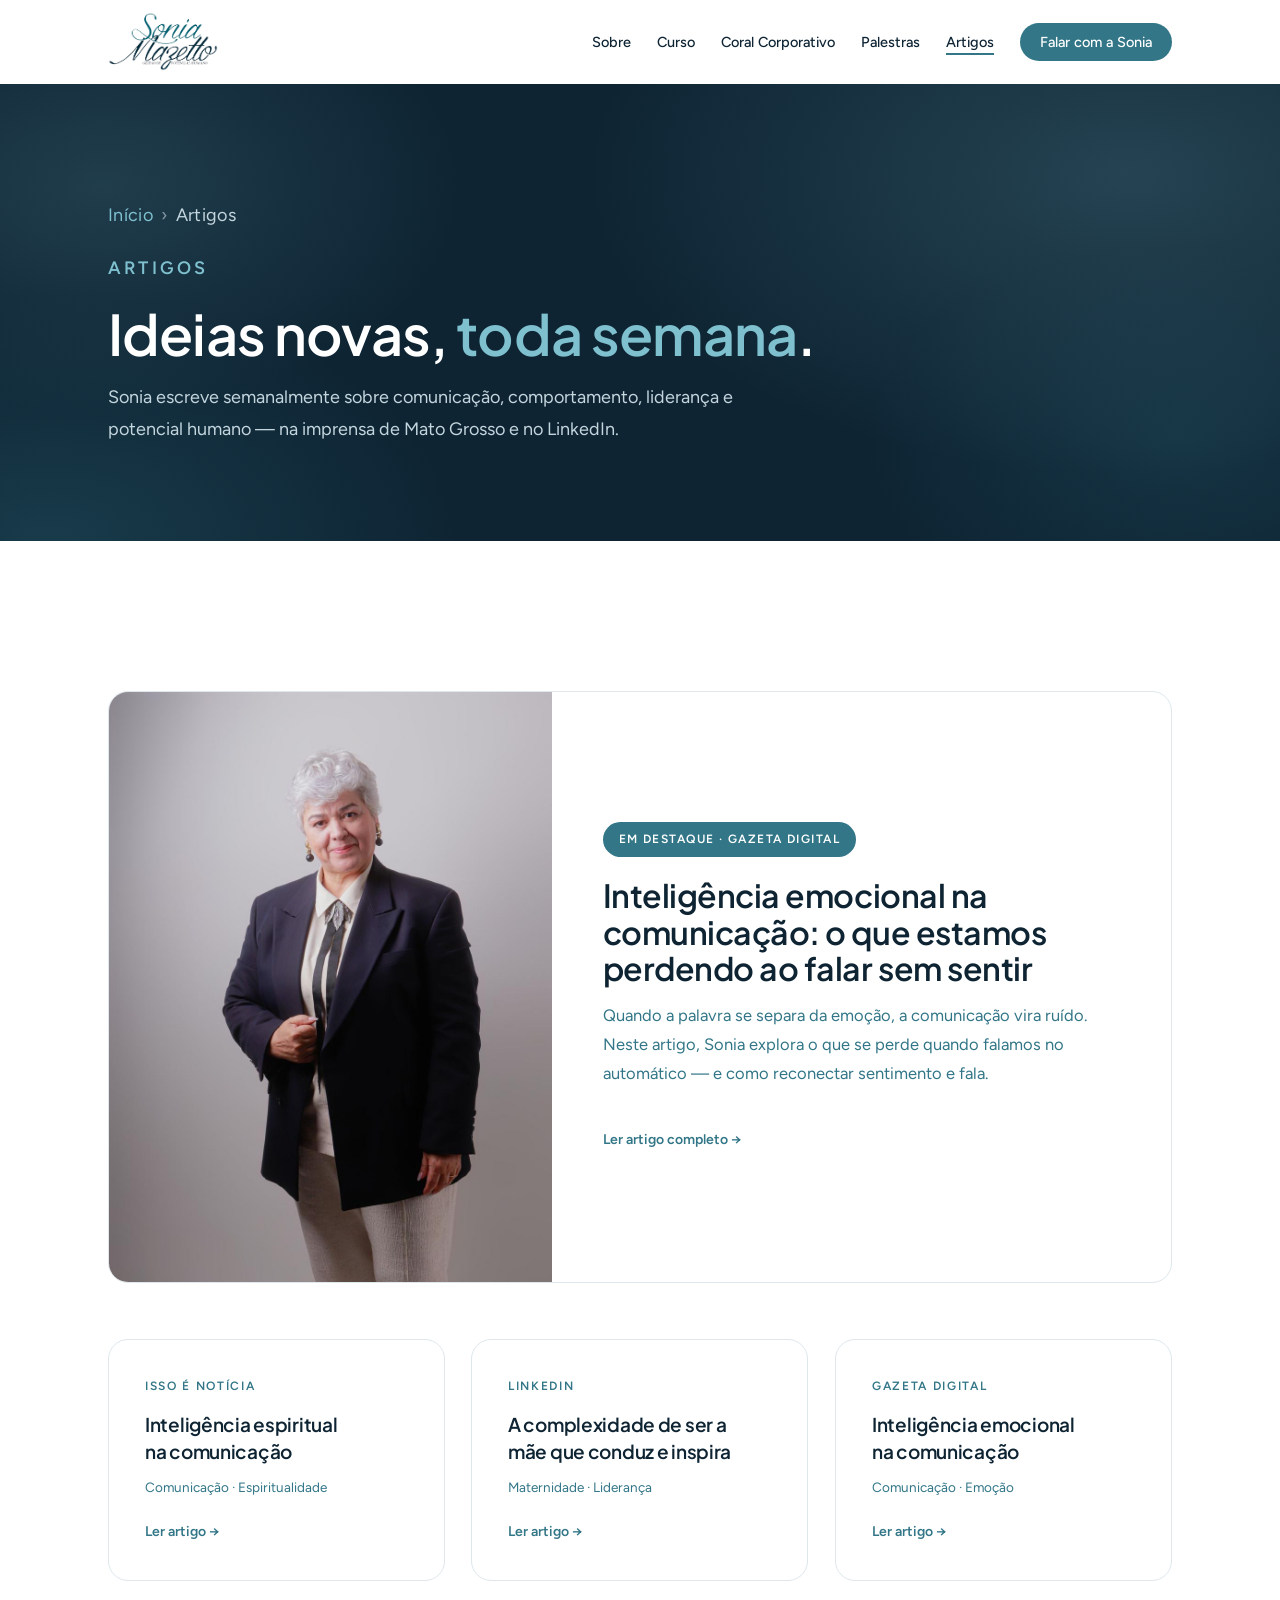
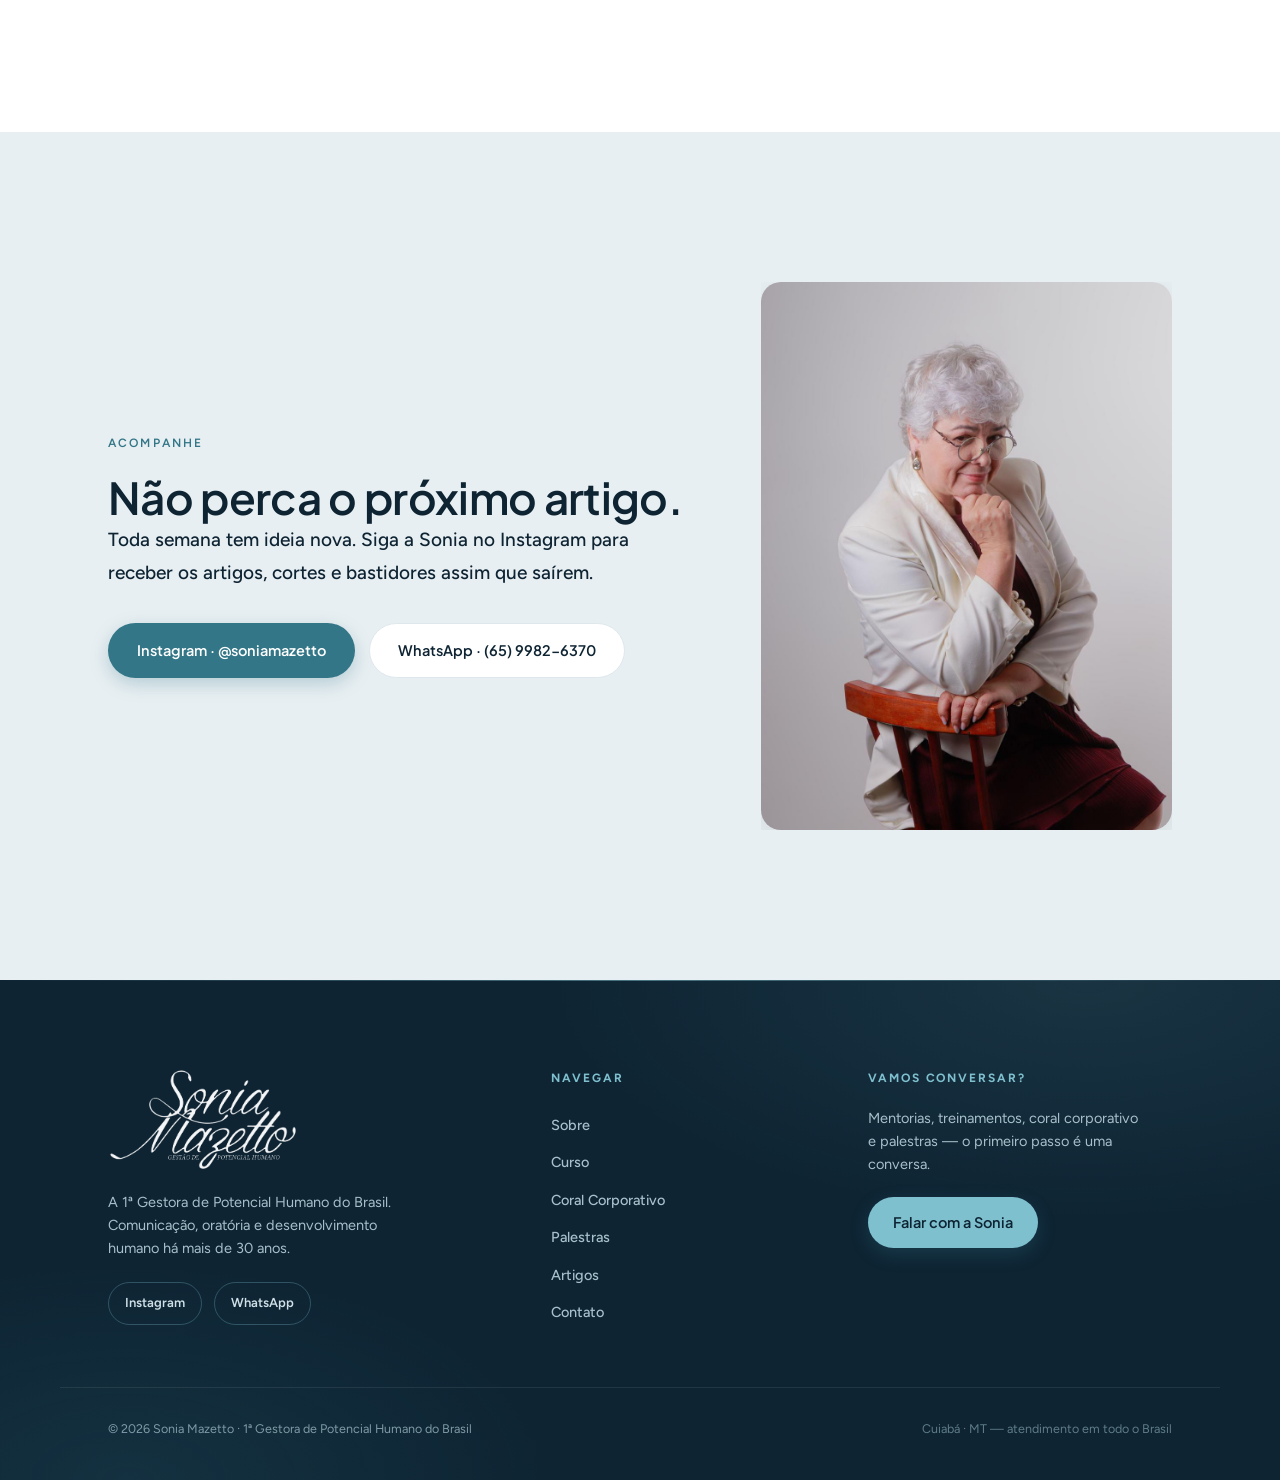
==== artigos.html @ 1c95ef89 "Rodapé rico e mais animações de scroll - Rodapé redesenhado: 3 colunas (marca+tagline+redes, navegaç" ====
<!DOCTYPE html>
<html lang="pt-BR">
<head>
  <meta charset="UTF-8">
  <meta name="viewport" content="width=device-width, initial-scale=1.0">
  <title>Artigos — Sonia Mazetto</title>
  <meta name="description" content="Artigos semanais de Sonia Mazetto sobre comunicação, comportamento, liderança e potencial humano, publicados na imprensa e no LinkedIn.">
  <meta name="author" content="Sonia Mazetto">
  <meta name="theme-color" content="#ffffff">
  <link rel="canonical" href="https://www.soniamazetto.com.br/artigos.html">

  <meta property="og:type" content="website">
  <meta property="og:title" content="Artigos — Sonia Mazetto">
  <meta property="og:description" content="Ideias novas toda semana: comunicação, comportamento, liderança e potencial humano.">
  <meta property="og:image" content="assets/sonia-navy.jpg">
  <meta property="og:locale" content="pt_BR">

  <link rel="icon" type="image/svg+xml" href="assets/favicon.svg">

  <link rel="preconnect" href="https://fonts.googleapis.com">
  <link rel="preconnect" href="https://fonts.gstatic.com" crossorigin>
  <link href="https://fonts.googleapis.com/css2?family=Plus+Jakarta+Sans:wght@500;600;700&family=Figtree:wght@400;500;600&display=swap" rel="stylesheet">

  <link rel="stylesheet" href="css/styles.css">

  <script type="application/ld+json">
  {
    "@context": "https://schema.org",
    "@type": "CollectionPage",
    "name": "Artigos de Sonia Mazetto",
    "description": "Artigos semanais sobre comunicação, comportamento, liderança e potencial humano.",
    "author": {
      "@type": "Person",
      "name": "Sonia Mazetto",
      "jobTitle": "Gestora de Potencial Humano"
    }
  }
  </script>
</head>
<body>

  <header class="site-header" id="topo">
    <div class="header-inner">
      <a href="index.html" class="brand" aria-label="Sonia Mazetto — início">
        <img src="assets/logo.png" alt="Sonia Mazetto — Gestão de Potencial Humano" width="147" height="80">
      </a>
      <nav class="site-nav" aria-label="Navegação principal">
        <button class="nav-toggle" aria-expanded="false" aria-controls="menu" aria-label="Abrir menu">
          <span></span><span></span><span></span>
        </button>
        <ul id="menu">
          <li><a href="sobre.html">Sobre</a></li>
          <li><a href="curso.html">Curso</a></li>
          <li><a href="coral.html">Coral Corporativo</a></li>
          <li><a href="palestras.html">Palestras</a></li>
          <li><a href="artigos.html" aria-current="page">Artigos</a></li>
          <li><a href="contato.html" class="nav-cta">Falar com a Sonia</a></li>
        </ul>
      </nav>
    </div>
  </header>

  <main>

    <section class="page-hero">
      <div class="container">
        <p class="breadcrumb"><a href="index.html">Início</a><span>›</span>Artigos</p>
        <p class="eyebrow">Artigos</p>
        <h1>Ideias novas, <span class="grifo">toda semana</span>.</h1>
        <p>Sonia escreve semanalmente sobre comunicação, comportamento, liderança e potencial humano — na imprensa de Mato Grosso e no LinkedIn.</p>
      </div>
    </section>

    <section class="section" id="lista-artigos">
      <div class="container">

        <!-- Artigo em destaque -->
        <a class="featured-article" href="https://www.gazetadigital.com.br/colunas-e-opiniao/colunas-e-artigos/inteligencia-emocional-na-comunicacao-o-que-estamos-perdendo-ao-falar-sem-sentir/847538" target="_blank" rel="noopener">
          <img src="assets/sonia-navy.jpg" alt="Sonia Mazetto de blazer azul-marinho" width="960" height="1280" loading="eager">
          <div class="featured-body">
            <p class="featured-badge">Em destaque · Gazeta Digital</p>
            <h2>Inteligência emocional na comunicação: o que estamos perdendo ao falar sem sentir</h2>
            <p>Quando a palavra se separa da emoção, a comunicação vira ruído. Neste artigo, Sonia explora o que se perde quando falamos no automático — e como reconectar sentimento e fala.</p>
            <span class="card-more">Ler artigo completo →</span>
          </div>
        </a>

        <!--
          =====================================================
          COMO ADICIONAR UM NOVO ARTIGO (toda semana):
          copie um bloco <a class="article-card"> ... </a> abaixo,
          cole no INÍCIO da grade e ajuste:
          - href (link do artigo)
          - fonte no <p class="article-source">
          - título dentro do <h3>
          - temas no <p class="article-meta">
          Para trocar o destaque, edite o bloco
          <a class="featured-article"> acima.
          =====================================================
        -->
        <div class="article-grid">
          <a class="article-card" href="https://issoenoticia.com.br/inteligencia-espiritual-na-comunicacao/" target="_blank" rel="noopener">
            <p class="article-source">Isso É Notícia</p>
            <h3>Inteligência espiritual na comunicação</h3>
            <p class="article-meta">Comunicação · Espiritualidade</p>
            <span class="card-more">Ler artigo →</span>
          </a>
          <a class="article-card" href="https://pt.linkedin.com/pulse/complexidade-de-ser-m%C3%A3e-que-conduz-e-inspira-sonia-mazetto" target="_blank" rel="noopener">
            <p class="article-source">LinkedIn</p>
            <h3>A complexidade de ser a mãe que conduz e inspira</h3>
            <p class="article-meta">Maternidade · Liderança</p>
            <span class="card-more">Ler artigo →</span>
          </a>
          <a class="article-card" href="https://www.gazetadigital.com.br/colunas-e-opiniao/colunas-e-artigos/inteligencia-emocional-na-comunicacao-o-que-estamos-perdendo-ao-falar-sem-sentir/847538" target="_blank" rel="noopener">
            <p class="article-source">Gazeta Digital</p>
            <h3>Inteligência emocional na comunicação</h3>
            <p class="article-meta">Comunicação · Emoção</p>
            <span class="card-more">Ler artigo →</span>
          </a>
        </div>
      </div>
    </section>

    <section class="section section-contact" id="contato">
      <div class="container contact-grid">
        <div class="contact-copy">
          <p class="eyebrow">Acompanhe</p>
          <h2>Não perca o próximo artigo.</h2>
          <p class="lede">Toda semana tem ideia nova. Siga a Sonia no Instagram para receber os artigos, cortes e bastidores assim que saírem.</p>
          <div class="contact-actions">
            <a class="btn btn-primary" href="https://www.instagram.com/soniamazetto" target="_blank" rel="noopener">Instagram · @soniamazetto</a>
            <a class="btn btn-ghost" href="https://wa.me/556599826370" target="_blank" rel="noopener">WhatsApp · (65) 9982-6370</a>
          </div>
        </div>
        <figure class="contact-photo">
          <img src="assets/sonia-mentoria.jpg" alt="Sonia Mazetto com óculos, em pose pensativa" width="960" height="1280" loading="lazy">
        </figure>
      </div>
    </section>

  </main>

  <footer class="site-footer">
    <div class="container footer-grid">
      <div class="footer-brand reveal">
        <img src="assets/logo-light.png" alt="Sonia Mazetto — Gestão de Potencial Humano" width="190" height="103" loading="lazy">
        <p class="footer-tagline">A 1ª Gestora de Potencial Humano do Brasil. Comunicação, oratória e desenvolvimento humano há mais de 30 anos.</p>
        <div class="footer-social">
          <a href="https://www.instagram.com/soniamazetto" target="_blank" rel="noopener">Instagram</a>
          <a href="https://wa.me/556599826370" target="_blank" rel="noopener">WhatsApp</a>
        </div>
      </div>
      <nav class="footer-nav reveal" aria-label="Navegação do rodapé">
        <p class="footer-col-title">Navegar</p>
        <a href="sobre.html">Sobre</a>
        <a href="curso.html">Curso</a>
        <a href="coral.html">Coral Corporativo</a>
        <a href="palestras.html">Palestras</a>
        <a href="artigos.html">Artigos</a>
        <a href="contato.html">Contato</a>
      </nav>
      <div class="footer-cta reveal">
        <p class="footer-col-title">Vamos conversar?</p>
        <p>Mentorias, treinamentos, coral corporativo e palestras — o primeiro passo é uma conversa.</p>
        <a class="btn btn-primary" href="contato.html">Falar com a Sonia</a>
      </div>
    </div>
    <div class="container footer-bottom">
      <p class="footer-legal">© <span id="ano">2026</span> Sonia Mazetto · 1ª Gestora de Potencial Humano do Brasil</p>
      <p class="footer-made">Cuiabá · MT — atendimento em todo o Brasil</p>
    </div>
  </footer>

  <script src="js/main.js" defer></script>
</body>
</html>
---- css/styles.css ----
/* =========================================================
   Sonia Mazetto — 1ª Gestora de Potencial Humano do Brasil
   Paleta "Essência" — azul-noite & céu.
   Heros escuros em azul-tinta profundo, azul-céu como luz;
   conteúdo em fundos claros e arejados.
   ========================================================= */

:root {
  /* Cor */
  --ink: #0e2433;         /* azul-noite — títulos, hero, rodapé */
  --text: #4f6570;        /* corpo de texto */
  --teal: #327687;        /* petróleo — cor da marca, links, CTAs */
  --sky: #7fc0cf;         /* azul-céu — luz e acentos sobre o escuro */
  --teal-soft: #e8eff2;   /* névoa — lavagem fria para fundos suaves */
  --gold: #327687;        /* acento (kickers) — mantém o petróleo da paleta */
  --bg: #ffffff;
  --bg-soft: #f7f9fa;     /* seções alternadas */
  --line: #dde7ec;        /* fios e bordas */
  --shadow: 0 12px 34px rgba(14, 36, 51, 0.1);
  --shadow-dark: 0 30px 70px rgba(6, 18, 27, 0.45);

  /* Tipo */
  --font-display: "Plus Jakarta Sans", -apple-system, "Segoe UI", sans-serif;
  --font-body: "Figtree", -apple-system, "Segoe UI", sans-serif;

  /* Ritmo */
  --section-y: clamp(88px, 12vw, 150px);
  --container: 1160px;
  --gutter: clamp(20px, 5vw, 48px);
  --radius: 20px;

  --ease: cubic-bezier(0.22, 1, 0.36, 1);
}

/* ---------- Base ---------- */

*, *::before, *::after { box-sizing: border-box; }

html {
  scroll-behavior: smooth;
  scroll-padding-top: 100px;
}

body {
  margin: 0;
  font-family: var(--font-body);
  font-size: 16.5px;
  line-height: 1.75;
  color: var(--text);
  background: var(--bg);
  -webkit-font-smoothing: antialiased;
  text-rendering: optimizeLegibility;
}

::selection { background: var(--teal); color: #fff; }

img { max-width: 100%; height: auto; display: block; }

h1, h2, h3 {
  font-family: var(--font-display);
  font-weight: 600;
  color: var(--ink);
  margin: 0;
  text-wrap: balance;
  letter-spacing: -0.015em;
}

h2 { font-size: clamp(30px, 3.8vw, 44px); line-height: 1.15; }

p { margin: 0 0 1.2em; }
p:last-child { margin-bottom: 0; }

a { color: var(--teal); text-decoration: none; }

:focus-visible {
  outline: 3px solid var(--teal);
  outline-offset: 3px;
  border-radius: 6px;
}

.container {
  max-width: var(--container);
  margin-inline: auto;
  padding-inline: var(--gutter);
}

/* ---------- Texto utilitário ---------- */

.eyebrow {
  font-size: 12px;
  font-weight: 600;
  letter-spacing: 0.18em;
  text-transform: uppercase;
  color: var(--teal);
  margin: 0 0 18px;
}

.lede { font-size: 19px; color: var(--ink); font-weight: 500; }

.grifo {
  color: var(--teal);
}

/* ---------- Botões ---------- */

.btn {
  display: inline-block;
  padding: 14px 28px;
  font-family: var(--font-display);
  font-size: 14.5px;
  font-weight: 600;
  border-radius: 999px;
  border: 1.5px solid transparent;
  transition: background-color 0.3s var(--ease), color 0.3s var(--ease),
              border-color 0.3s var(--ease), transform 0.3s var(--ease),
              box-shadow 0.3s var(--ease);
}

.btn:hover { transform: translateY(-2px); }

.btn-primary {
  background: var(--teal);
  color: #fff;
  box-shadow: 0 6px 18px rgba(50, 118, 135, 0.28);
}
.btn-primary:hover { background: #3a879a; }

.btn-ghost {
  border-color: var(--line);
  color: var(--ink);
  background: var(--bg);
}
.btn-ghost:hover { border-color: var(--teal); color: var(--teal); }

/* ---------- Header ---------- */

.site-header {
  position: sticky;
  top: 0;
  z-index: 100;
  background: rgba(255, 255, 255, 0.88);
  backdrop-filter: blur(14px);
  -webkit-backdrop-filter: blur(14px);
  border-bottom: 1px solid transparent;
  transition: border-color 0.4s var(--ease);
}

.site-header.is-scrolled { border-bottom-color: var(--line); }

.header-inner {
  max-width: var(--container);
  margin-inline: auto;
  padding: 12px var(--gutter);
  display: flex;
  align-items: center;
  justify-content: space-between;
}

.brand img { width: 110px; height: auto; }

.site-nav ul {
  display: flex;
  align-items: center;
  gap: 26px;
  list-style: none;
  margin: 0;
  padding: 0;
}

.site-nav a {
  font-size: 14.5px;
  font-weight: 500;
  color: var(--ink);
  transition: color 0.3s var(--ease);
}

.site-nav a:hover { color: var(--teal); }

.nav-cta {
  padding: 10px 20px;
  border-radius: 999px;
  background: var(--teal);
  color: #fff !important;
  transition: background-color 0.3s var(--ease);
}
.nav-cta:hover { background: #3a879a; }

.nav-toggle {
  display: none;
  flex-direction: column;
  gap: 5px;
  padding: 10px 4px;
  background: none;
  border: none;
  cursor: pointer;
}
.nav-toggle span {
  width: 24px;
  height: 2px;
  border-radius: 2px;
  background: var(--ink);
  transition: transform 0.35s var(--ease), opacity 0.35s var(--ease);
}
.nav-toggle[aria-expanded="true"] span:nth-child(1) { transform: translateY(7px) rotate(45deg); }
.nav-toggle[aria-expanded="true"] span:nth-child(2) { opacity: 0; }
.nav-toggle[aria-expanded="true"] span:nth-child(3) { transform: translateY(-7px) rotate(-45deg); }

/* ---------- Hero (escuro — azul-noite) ---------- */

.hero {
  position: relative;
  background:
    radial-gradient(1100px 620px at 82% 12%, rgba(127, 192, 207, 0.22), transparent 62%),
    radial-gradient(900px 520px at 6% 96%, rgba(50, 118, 135, 0.30), transparent 58%),
    linear-gradient(165deg, #12304180 0%, transparent 55%),
    var(--ink);
  color: #fff;
  overflow: hidden;
}

.hero-grid {
  display: grid;
  grid-template-columns: minmax(0, 7fr) minmax(0, 5fr);
  gap: clamp(36px, 6vw, 80px);
  align-items: center;
  padding-block: clamp(60px, 9vw, 128px);
}

.hero .eyebrow { color: var(--sky); }

.hero h1 {
  font-size: clamp(38px, 5.2vw, 62px);
  line-height: 1.08;
  margin-bottom: 24px;
  color: #fff;
}

.hero .grifo { color: var(--sky); }

.hero-lead {
  font-size: 18px;
  max-width: 52ch;
  color: #c3d5dd;
}

.hero-actions {
  display: flex;
  flex-wrap: wrap;
  gap: 14px;
  margin-top: 34px;
}

/* botões no hero escuro */
.hero .btn-primary {
  background: var(--sky);
  color: var(--ink);
  box-shadow: 0 8px 24px rgba(127, 192, 207, 0.28);
}
.hero .btn-primary:hover { background: #96ccd9; }

.hero .btn-ghost {
  background: transparent;
  border-color: rgba(255, 255, 255, 0.4);
  color: #fff;
}
.hero .btn-ghost:hover { border-color: #fff; color: #fff; }

.hero-chips {
  display: flex;
  flex-wrap: wrap;
  gap: 10px;
  list-style: none;
  margin: 40px 0 0;
  padding: 0;
}

.hero-chips li {
  font-size: 12.5px;
  font-weight: 600;
  letter-spacing: 0.05em;
  text-transform: uppercase;
  color: var(--sky);
  background: rgba(255, 255, 255, 0.04);
  border: 1px solid rgba(127, 192, 207, 0.35);
  border-radius: 999px;
  padding: 7px 16px;
}

.hero-photo {
  margin: 0;
}

.hero-photo img {
  border-radius: var(--radius);
  box-shadow: var(--shadow-dark);
}

/* ---------- Seções ---------- */

.section { padding-block: var(--section-y); }

.section-soft { background: var(--bg-soft); }

.section-head { max-width: 680px; margin-bottom: clamp(40px, 5vw, 64px); }

.section-head.wide { max-width: 780px; }

.section-head.split {
  max-width: none;
  display: flex;
  flex-wrap: wrap;
  align-items: end;
  justify-content: space-between;
  gap: 24px;
}

.section-intro { margin-top: 20px; font-size: 17px; }

/* ---------- Curso (produto principal) ---------- */

.course-card {
  display: grid;
  grid-template-columns: minmax(0, 7fr) minmax(0, 5fr);
  gap: clamp(32px, 5vw, 64px);
  align-items: center;
  background: linear-gradient(135deg, var(--teal-soft) 0%, #f2f8f9 100%);
  border: 1px solid var(--line);
  border-radius: calc(var(--radius) + 6px);
  padding: clamp(28px, 4.5vw, 64px);
}

.course-copy h2 { margin-bottom: 18px; }

.course-topics {
  list-style: none;
  margin: 28px 0 0;
  padding: 0;
  display: grid;
  grid-template-columns: repeat(2, minmax(0, 1fr));
  gap: 12px 24px;
}

.course-topics li {
  position: relative;
  padding-left: 32px;
  font-size: 15.5px;
  font-weight: 500;
  color: var(--ink);
}

.course-topics li::before {
  content: "";
  position: absolute;
  left: 0;
  top: 4px;
  width: 18px;
  height: 18px;
  border-radius: 50%;
  background: #fff;
  background-image: url("data:image/svg+xml,%3Csvg xmlns='http://www.w3.org/2000/svg' viewBox='0 0 24 24' fill='none' stroke='%23327687' stroke-width='3.4' stroke-linecap='round' stroke-linejoin='round'%3E%3Cpath d='M5 13l4 4 10-10'/%3E%3C/svg%3E");
  background-size: 11px;
  background-position: center;
  background-repeat: no-repeat;
}

.course-actions {
  display: flex;
  flex-wrap: wrap;
  align-items: center;
  gap: 18px;
  margin-top: 34px;
}

.course-note { font-size: 14px; color: var(--text); }

.course-photo { margin: 0; }

.course-photo img {
  border-radius: var(--radius);
  box-shadow: var(--shadow);
}

/* ---------- Sobre ---------- */

.about-grid {
  display: grid;
  grid-template-columns: minmax(0, 5fr) minmax(0, 7fr);
  gap: clamp(36px, 6vw, 88px);
  align-items: center;
}

.about-photo { margin: 0; }

.about-photo img {
  border-radius: var(--radius);
  box-shadow: var(--shadow);
}

.credentials {
  margin: 44px 0 0;
  border-top: 1px solid var(--line);
}

.credentials > div {
  display: grid;
  grid-template-columns: minmax(0, 1fr) minmax(0, 2.2fr);
  gap: 16px;
  padding: 15px 0;
  border-bottom: 1px solid var(--line);
}

.credentials dt {
  font-size: 12px;
  font-weight: 600;
  letter-spacing: 0.14em;
  text-transform: uppercase;
  color: var(--teal);
  padding-top: 3px;
}

.credentials dd {
  margin: 0;
  font-size: 15.5px;
  color: var(--ink);
}

/* ---------- Serviços ---------- */

.service-grid {
  display: grid;
  grid-template-columns: repeat(2, minmax(0, 1fr));
  gap: clamp(18px, 2.5vw, 26px);
}

.service-card {
  background: var(--bg);
  border: 1px solid var(--line);
  border-radius: var(--radius);
  padding: clamp(28px, 3.5vw, 42px);
  transition: transform 0.35s var(--ease), box-shadow 0.35s var(--ease),
              border-color 0.35s var(--ease);
}

.service-card:hover {
  transform: translateY(-5px);
  border-color: transparent;
  box-shadow: var(--shadow);
}

.service-kicker {
  font-size: 12px;
  font-weight: 600;
  letter-spacing: 0.16em;
  text-transform: uppercase;
  color: var(--gold);
  margin-bottom: 14px;
}

.service-card h3 {
  font-size: clamp(20px, 2.1vw, 24px);
  line-height: 1.3;
  margin-bottom: 12px;
}

.service-card p:last-of-type { font-size: 15.5px; }

.card-link { font-weight: 600; white-space: nowrap; }

/* ---------- Coral corporativo ---------- */

.coral-grid {
  display: grid;
  grid-template-columns: repeat(2, minmax(0, 1fr));
  gap: clamp(28px, 4vw, 56px);
}

.coral-title {
  font-size: 19px;
  margin-bottom: 18px;
}

.coral-title:not(:first-child) { margin-top: 36px; }

.check-list {
  list-style: none;
  margin: 0;
  padding: 0;
}

.check-list li {
  position: relative;
  padding: 9px 0 9px 34px;
  font-size: 15.5px;
}

.check-list li::before {
  content: "";
  position: absolute;
  left: 0;
  top: 16px;
  width: 18px;
  height: 18px;
  border-radius: 50%;
  background: var(--teal-soft);
  background-image: url("data:image/svg+xml,%3Csvg xmlns='http://www.w3.org/2000/svg' viewBox='0 0 24 24' fill='none' stroke='%23327687' stroke-width='3.4' stroke-linecap='round' stroke-linejoin='round'%3E%3Cpath d='M5 13l4 4 10-10'/%3E%3C/svg%3E");
  background-size: 11px;
  background-position: center;
  background-repeat: no-repeat;
}

.check-list strong { color: var(--ink); font-weight: 600; }

.coral-uses { font-size: 15.5px; }

.coral-note {
  margin-top: clamp(36px, 5vw, 56px);
  padding: 22px 28px;
  background: var(--bg);
  border: 1px solid var(--line);
  border-left: 3px solid var(--teal);
  border-radius: 0 14px 14px 0;
}

.coral-note p { font-size: 15px; margin: 0; }

.pull-quote {
  max-width: 800px;
  margin: clamp(44px, 6vw, 72px) auto;
  text-align: center;
}

.pull-quote p {
  font-family: var(--font-display);
  font-size: clamp(21px, 2.6vw, 28px);
  font-weight: 500;
  line-height: 1.45;
  color: var(--ink);
  margin: 0;
}

.coral-actions {
  display: flex;
  flex-wrap: wrap;
  justify-content: center;
  gap: 14px;
}

/* ---------- Palestras ---------- */

.talks-grid {
  display: grid;
  grid-template-columns: minmax(0, 6fr) minmax(0, 6fr);
  gap: clamp(36px, 5vw, 72px);
  align-items: start;
}

.talk-list {
  list-style: none;
  margin: 0;
  padding: 0;
}

.talk {
  background: var(--bg);
  border: 1px solid var(--line);
  border-radius: 16px;
  padding: 22px 26px;
  margin-bottom: 14px;
  transition: transform 0.3s var(--ease), box-shadow 0.3s var(--ease),
              border-color 0.3s var(--ease);
}

.talk:hover {
  transform: translateX(6px);
  border-color: transparent;
  box-shadow: var(--shadow);
}

.talk h3 { font-size: 19px; margin-bottom: 4px; }

.talk p { font-size: 15px; margin: 0; }

.talks-photos {
  display: grid;
  gap: 22px;
}

.talks-photos figure { margin: 0; }

.talks-photos img {
  border-radius: var(--radius);
  box-shadow: var(--shadow);
}

.talks-photos figcaption {
  margin-top: 10px;
  font-size: 13.5px;
  color: var(--text);
}

/* ---------- Projetos ---------- */

.project-grid {
  display: grid;
  grid-template-columns: repeat(3, minmax(0, 1fr));
  gap: clamp(18px, 2.5vw, 26px);
}

.project-card {
  background: var(--teal-soft);
  border-radius: var(--radius);
  padding: clamp(26px, 3vw, 38px);
}

.project-card h3 { font-size: 20px; margin-bottom: 10px; }

.project-card p { font-size: 15px; margin: 0; }

/* ---------- Na mídia ---------- */

.media-cards {
  display: grid;
  grid-template-columns: repeat(3, minmax(0, 1fr));
  gap: clamp(18px, 2.5vw, 26px);
}

.media-card {
  display: flex;
  flex-direction: column;
  background: var(--bg);
  border: 1px solid var(--line);
  border-radius: var(--radius);
  overflow: hidden;
  transition: transform 0.35s var(--ease), box-shadow 0.35s var(--ease),
              border-color 0.35s var(--ease);
}

.media-card:hover {
  transform: translateY(-5px);
  border-color: transparent;
  box-shadow: var(--shadow);
}

.media-card figure {
  position: relative;
  margin: 0;
  aspect-ratio: 4 / 3;
  overflow: hidden;
}

.media-card figure img {
  width: 100%;
  height: 100%;
  object-fit: cover;
  object-position: top;
}

.play-badge {
  position: absolute;
  left: 50%;
  top: 50%;
  transform: translate(-50%, -50%);
  width: 56px;
  height: 56px;
  display: grid;
  place-items: center;
  border-radius: 50%;
  background: rgba(255, 255, 255, 0.92);
  color: var(--teal);
  font-size: 18px;
  padding-left: 4px;
  box-shadow: 0 6px 20px rgba(22, 51, 62, 0.25);
  transition: transform 0.3s var(--ease);
}

.media-card:hover .play-badge { transform: translate(-50%, -50%) scale(1.08); }

.media-card-body {
  display: flex;
  flex-direction: column;
  flex-grow: 1;
  padding: 24px 26px 28px;
}

.media-card-kicker {
  font-size: 12px;
  font-weight: 600;
  letter-spacing: 0.14em;
  text-transform: uppercase;
  color: var(--gold);
  margin-bottom: 10px;
}

.media-card h3 {
  font-size: 19px;
  line-height: 1.35;
  flex-grow: 1;
}

.media-card-cta {
  background: var(--teal);
  border-color: var(--teal);
  justify-content: center;
}

.media-card-cta .media-card-kicker { color: rgba(255, 255, 255, 0.75); }

.media-card-cta h3 { color: #fff; margin-bottom: 22px; flex-grow: 0; }

.media-card-cta .btn-primary {
  background: #fff;
  color: var(--teal);
  box-shadow: none;
  align-self: flex-start;
}

.media-card-cta .media-card-body { justify-content: center; }

.card-more {
  margin-top: 20px;
  font-size: 14px;
  font-weight: 600;
  color: var(--teal);
}

/* ---------- Artigos ---------- */

.article-grid {
  display: grid;
  grid-template-columns: repeat(3, minmax(0, 1fr));
  gap: clamp(18px, 2.5vw, 26px);
}

.article-card {
  display: flex;
  flex-direction: column;
  background: var(--bg);
  border: 1px solid var(--line);
  border-radius: var(--radius);
  padding: clamp(26px, 3vw, 36px);
  transition: transform 0.35s var(--ease), box-shadow 0.35s var(--ease),
              border-color 0.35s var(--ease);
}

.article-card:hover {
  transform: translateY(-5px);
  border-color: transparent;
  box-shadow: var(--shadow);
}

.article-source {
  font-size: 12px;
  font-weight: 600;
  letter-spacing: 0.14em;
  text-transform: uppercase;
  color: var(--gold);
  margin-bottom: 14px;
}

.article-card h3 {
  font-size: 19px;
  line-height: 1.4;
  flex-grow: 1;
}

.article-meta {
  font-size: 13.5px;
  margin: 12px 0 0;
}

/* ---------- Contato ---------- */

.section-contact { background: var(--teal-soft); }

.contact-grid {
  display: grid;
  grid-template-columns: minmax(0, 7fr) minmax(0, 5fr);
  gap: clamp(36px, 6vw, 80px);
  align-items: center;
}

.contact-actions {
  display: flex;
  flex-wrap: wrap;
  gap: 14px;
  margin-top: 34px;
}

.contact-photo { margin: 0; }

.contact-photo img {
  border-radius: var(--radius);
  box-shadow: var(--shadow);
}

/* ---------- Rodapé ---------- */

.site-footer {
  position: relative;
  background:
    radial-gradient(900px 400px at 85% 0%, rgba(127, 192, 207, 0.10), transparent 60%),
    radial-gradient(700px 360px at 10% 100%, rgba(50, 118, 135, 0.16), transparent 60%),
    var(--ink);
  padding: clamp(56px, 7vw, 88px) 0 clamp(28px, 4vw, 40px);
  overflow: hidden;
}
.site-footer::before {
  content: "";
  position: absolute;
  top: 0; left: 0; right: 0;
  height: 1px;
  background: linear-gradient(90deg, transparent, rgba(127, 192, 207, 0.5), transparent);
}

.footer-grid {
  display: grid;
  grid-template-columns: minmax(0, 1.5fr) minmax(0, 1fr) minmax(0, 1.2fr);
  gap: clamp(32px, 5vw, 72px);
  padding-bottom: clamp(36px, 5vw, 56px);
  border-bottom: 1px solid rgba(255, 255, 255, 0.08);
}

.footer-brand img {
  width: 190px;
  opacity: 0.96;
  margin-bottom: 20px;
}
.footer-tagline {
  font-size: 14.5px;
  line-height: 1.6;
  color: #a7c0cb;
  max-width: 34ch;
  margin: 0 0 22px;
}
.footer-social { display: flex; gap: 12px; }
.footer-social a {
  display: inline-flex;
  align-items: center;
  gap: 8px;
  font-size: 13px;
  font-weight: 600;
  color: #cfe0e7;
  padding: 9px 16px;
  border: 1px solid rgba(127, 192, 207, 0.3);
  border-radius: 999px;
  transition: background-color 0.3s var(--ease), border-color 0.3s var(--ease), color 0.3s var(--ease), transform 0.3s var(--ease);
}
.footer-social a:hover {
  background: var(--sky);
  border-color: var(--sky);
  color: var(--ink);
  transform: translateY(-2px);
}

.footer-col-title {
  font-size: 12px;
  font-weight: 700;
  letter-spacing: 0.16em;
  text-transform: uppercase;
  color: var(--sky);
  margin: 0 0 18px;
}

.footer-nav { display: flex; flex-direction: column; }
.footer-nav a {
  font-size: 14.5px;
  font-weight: 500;
  color: #a7c0cb;
  padding: 6px 0;
  width: fit-content;
  transition: color 0.3s var(--ease), transform 0.3s var(--ease);
}
.footer-nav a:hover { color: #fff; transform: translateX(4px); }

.footer-cta p:not(.footer-col-title) {
  font-size: 14.5px;
  line-height: 1.6;
  color: #a7c0cb;
  margin: 0 0 20px;
  max-width: 30ch;
}
.footer-cta .btn {
  background: var(--sky);
  color: var(--ink);
  padding: 12px 24px;
}
.footer-cta .btn:hover { background: #96ccd9; }

.footer-bottom {
  display: flex;
  flex-wrap: wrap;
  align-items: center;
  justify-content: space-between;
  gap: 12px;
  padding-top: clamp(22px, 3vw, 30px);
}
.footer-legal { font-size: 12.5px; color: #7f9aa6; margin: 0; }
.footer-made { font-size: 12.5px; color: #5f7c88; margin: 0; }

/* ---------- Página de artigos ---------- */

.page-hero {
  position: relative;
  background:
    radial-gradient(900px 500px at 88% 20%, rgba(127, 192, 207, 0.20), transparent 60%),
    radial-gradient(700px 420px at 4% 100%, rgba(50, 118, 135, 0.28), transparent 58%),
    var(--ink);
  color: #fff;
  padding: clamp(64px, 9vw, 116px) 0 clamp(56px, 8vw, 96px);
  overflow: hidden;
}

.page-hero .eyebrow { color: var(--sky); }

.page-hero h1 {
  font-size: clamp(36px, 4.8vw, 56px);
  line-height: 1.1;
  margin-bottom: 18px;
  color: #fff;
}

.page-hero .grifo { color: var(--sky); }

.page-hero p {
  font-size: 18px;
  max-width: 56ch;
  color: #c3d5dd;
}

.featured-article {
  display: grid;
  grid-template-columns: minmax(0, 5fr) minmax(0, 7fr);
  border-radius: var(--radius);
  overflow: hidden;
  background: var(--bg);
  border: 1px solid var(--line);
  margin-bottom: clamp(36px, 5vw, 56px);
  transition: transform 0.35s var(--ease), box-shadow 0.35s var(--ease),
              border-color 0.35s var(--ease);
}

.featured-article:hover {
  transform: translateY(-4px);
  border-color: transparent;
  box-shadow: var(--shadow);
}

.featured-article img {
  height: 100%;
  object-fit: cover;
}

.featured-body {
  padding: clamp(28px, 4vw, 52px);
  display: flex;
  flex-direction: column;
  justify-content: center;
}

.featured-badge {
  display: inline-block;
  align-self: flex-start;
  background: var(--teal);
  color: #fff;
  font-size: 12px;
  font-weight: 600;
  letter-spacing: 0.12em;
  text-transform: uppercase;
  border-radius: 999px;
  padding: 7px 16px;
  margin: 0 0 20px;
}

.featured-body h2 {
  font-size: clamp(24px, 2.8vw, 32px);
  margin-bottom: 14px;
}

/* ---------- Sub-páginas: hero com trilha ---------- */

.breadcrumb {
  font-size: 13px;
  letter-spacing: 0.02em;
  margin: 0 0 22px;
  color: #9fb8c2;
}
.breadcrumb a { color: var(--sky); }
.breadcrumb a:hover { color: #fff; }
.breadcrumb span { opacity: 0.6; margin: 0 8px; }

.page-hero .page-hero-lead {
  margin-top: 6px;
}
.page-hero .page-hero-actions {
  display: flex;
  flex-wrap: wrap;
  gap: 14px;
  margin-top: 32px;
}
.page-hero .btn-primary {
  background: var(--sky);
  color: var(--ink);
  box-shadow: 0 8px 24px rgba(127, 192, 207, 0.28);
}
.page-hero .btn-primary:hover { background: #96ccd9; }
.page-hero .btn-ghost {
  background: transparent;
  border-color: rgba(255, 255, 255, 0.4);
  color: #fff;
}
.page-hero .btn-ghost:hover { border-color: #fff; color: #fff; }

/* ---------- Editorial (biografia) ---------- */

.editorial {
  display: grid;
  grid-template-columns: minmax(0, 6fr) minmax(0, 6fr);
  gap: clamp(36px, 6vw, 88px);
  align-items: center;
}
.editorial-photo { margin: 0; }
.editorial-photo img { border-radius: var(--radius); box-shadow: var(--shadow); }
.editorial-body .lede { margin-bottom: 20px; }
.editorial-body .dropcap::first-letter {
  font-family: var(--font-display);
  font-size: 3.4em;
  font-weight: 600;
  float: left;
  line-height: 0.82;
  padding: 6px 12px 0 0;
  color: var(--teal);
}

/* ---------- Estatísticas ---------- */

.stat-row {
  display: grid;
  grid-template-columns: repeat(4, minmax(0, 1fr));
  gap: clamp(16px, 3vw, 36px);
}
.stat {
  padding: 26px 8px;
  text-align: center;
  border-radius: 16px;
  background: var(--bg);
  border: 1px solid var(--line);
}
.stat .num {
  font-family: var(--font-display);
  font-size: clamp(32px, 4vw, 46px);
  font-weight: 700;
  line-height: 1;
  color: var(--teal);
  letter-spacing: -0.02em;
}
.stat .label {
  display: block;
  margin-top: 10px;
  font-size: 12.5px;
  font-weight: 600;
  letter-spacing: 0.06em;
  text-transform: uppercase;
  color: var(--text);
}

/* ---------- Linha do tempo ---------- */

.timeline {
  position: relative;
  margin-top: clamp(36px, 5vw, 56px);
  padding-left: 34px;
}
.timeline::before {
  content: "";
  position: absolute;
  left: 6px;
  top: 6px;
  bottom: 6px;
  width: 2px;
  background: linear-gradient(180deg, var(--sky), var(--teal-soft));
}
.tl-item {
  position: relative;
  padding-bottom: clamp(28px, 4vw, 42px);
}
.tl-item:last-child { padding-bottom: 0; }
.tl-item::before {
  content: "";
  position: absolute;
  left: -34px;
  top: 4px;
  width: 14px;
  height: 14px;
  border-radius: 50%;
  background: var(--teal);
  box-shadow: 0 0 0 4px var(--bg), 0 0 0 6px var(--teal-soft);
}
.tl-phase {
  font-size: 12px;
  font-weight: 600;
  letter-spacing: 0.16em;
  text-transform: uppercase;
  color: var(--teal);
  margin: 0 0 6px;
}
.tl-item h3 { font-size: clamp(20px, 2.3vw, 26px); margin-bottom: 8px; }
.tl-item p { font-size: 15.5px; margin: 0; max-width: 60ch; }

/* ---------- Galeria ---------- */

.gallery {
  display: flex;
  flex-wrap: wrap;
  gap: 16px;
  justify-content: center;
}
.gallery figure {
  margin: 0;
  border-radius: 14px;
  overflow: hidden;
  flex: 1 1 240px;
  max-width: 300px;
}
.gallery img {
  width: 100%;
  height: 100%;
  object-fit: cover;
  object-position: center 30%;
  aspect-ratio: 4 / 5;
  transition: transform 0.5s var(--ease);
}
.gallery figure:hover img { transform: scale(1.05); }

/* ---------- Personas / público ---------- */

.persona-grid {
  display: grid;
  grid-template-columns: repeat(3, minmax(0, 1fr));
  gap: clamp(18px, 2.5vw, 26px);
}
.persona {
  background: var(--bg);
  border: 1px solid var(--line);
  border-radius: var(--radius);
  padding: clamp(26px, 3vw, 36px);
}
.persona .persona-icon {
  width: 46px; height: 46px;
  display: grid; place-items: center;
  border-radius: 12px;
  background: var(--teal-soft);
  color: var(--teal);
  font-size: 22px;
  margin-bottom: 18px;
}
.persona h3 { font-size: 19px; margin-bottom: 8px; }
.persona p { font-size: 15px; margin: 0; }

/* ---------- Módulos / programa ---------- */

.module-list {
  counter-reset: mod;
  border-top: 1px solid var(--line);
}
.module {
  display: grid;
  grid-template-columns: auto 1fr;
  gap: 22px;
  align-items: start;
  padding: 26px 0;
  border-bottom: 1px solid var(--line);
}
.module::before {
  counter-increment: mod;
  content: counter(mod, decimal-leading-zero);
  font-family: var(--font-display);
  font-size: 20px;
  font-weight: 600;
  color: var(--sky);
}
.module h3 { font-size: 20px; margin-bottom: 6px; }
.module p { font-size: 15px; margin: 0; max-width: 62ch; }

/* ---------- Passos (como funciona) ---------- */

.steps {
  display: grid;
  grid-template-columns: repeat(3, minmax(0, 1fr));
  gap: clamp(20px, 3vw, 34px);
  counter-reset: step;
}
.step { position: relative; padding-top: 12px; }
.step::before {
  counter-increment: step;
  content: counter(step);
  display: grid; place-items: center;
  width: 42px; height: 42px;
  border-radius: 50%;
  background: var(--ink);
  color: #fff;
  font-family: var(--font-display);
  font-weight: 600;
  margin-bottom: 18px;
}
.step h3 { font-size: 19px; margin-bottom: 8px; }
.step p { font-size: 15px; margin: 0; }

/* ---------- Formatos ---------- */

.format-grid {
  display: grid;
  grid-template-columns: repeat(3, minmax(0, 1fr));
  gap: clamp(18px, 2.5vw, 26px);
}
.format-card {
  background: var(--bg);
  border: 1px solid var(--line);
  border-radius: var(--radius);
  padding: clamp(26px, 3vw, 38px);
}
.format-card .format-tag {
  font-size: 12px; font-weight: 600; letter-spacing: 0.14em;
  text-transform: uppercase; color: var(--teal); margin-bottom: 12px;
}
.format-card h3 { font-size: 21px; margin-bottom: 10px; }
.format-card p { font-size: 15px; margin: 0; }

/* ---------- FAQ ---------- */

.faq { max-width: 820px; border-top: 1px solid var(--line); }
.faq details { border-bottom: 1px solid var(--line); }
.faq summary {
  cursor: pointer;
  list-style: none;
  padding: 22px 0;
  display: flex;
  align-items: center;
  justify-content: space-between;
  gap: 20px;
  font-family: var(--font-display);
  font-size: clamp(17px, 1.9vw, 20px);
  font-weight: 600;
  color: var(--ink);
}
.faq summary::-webkit-details-marker { display: none; }
.faq summary::after {
  content: "+";
  font-family: var(--font-body);
  font-size: 24px;
  font-weight: 400;
  color: var(--teal);
  transition: transform 0.3s var(--ease);
  flex-shrink: 0;
}
.faq details[open] summary::after { content: "–"; }
.faq .faq-body { padding: 0 0 24px; font-size: 15.5px; max-width: 70ch; }

/* ---------- Faixa de CTA ---------- */

.cta-band {
  position: relative;
  overflow: hidden;
  border-radius: calc(var(--radius) + 6px);
  padding: clamp(40px, 6vw, 72px);
  text-align: center;
  background:
    radial-gradient(700px 400px at 82% 15%, rgba(127, 192, 207, 0.22), transparent 60%),
    radial-gradient(600px 360px at 8% 100%, rgba(50, 118, 135, 0.32), transparent 58%),
    var(--ink);
  color: #fff;
}
.cta-band h2 { color: #fff; margin-bottom: 14px; }
.cta-band h2 em { color: var(--sky); font-style: normal; }
.cta-band p { color: #c3d5dd; max-width: 52ch; margin: 0 auto 30px; }
.cta-band .cta-actions { justify-content: center; margin-top: 0; }
.cta-band .btn-primary {
  background: var(--sky);
  color: var(--ink);
  box-shadow: 0 8px 24px rgba(127, 192, 207, 0.28);
}
.cta-band .btn-primary:hover { background: #96ccd9; }
.cta-band .btn-ghost {
  background: transparent;
  border-color: rgba(255, 255, 255, 0.4);
  color: #fff;
}
.cta-band .btn-ghost:hover { border-color: #fff; color: #fff; }

/* ---------- Formulário de contato ---------- */

.contact-cols {
  display: grid;
  grid-template-columns: minmax(0, 7fr) minmax(0, 5fr);
  gap: clamp(36px, 5vw, 64px);
  align-items: start;
}

.contact-form {
  display: grid;
  gap: 18px;
  background: var(--bg);
  border: 1px solid var(--line);
  border-radius: var(--radius);
  padding: clamp(26px, 3.5vw, 44px);
}
.field { display: grid; gap: 7px; }
.field label {
  font-size: 13px; font-weight: 600; color: var(--ink);
  letter-spacing: 0.02em;
}
.field input, .field textarea, .field select {
  font-family: var(--font-body);
  font-size: 15.5px;
  color: var(--ink);
  padding: 13px 16px;
  border: 1.5px solid var(--line);
  border-radius: 12px;
  background: var(--bg-soft);
  transition: border-color 0.25s var(--ease), background-color 0.25s var(--ease);
}
.field input:focus, .field textarea:focus, .field select:focus {
  outline: none;
  border-color: var(--teal);
  background: #fff;
}
.field textarea { resize: vertical; min-height: 120px; }
.form-note { font-size: 13px; color: var(--text); margin: 4px 0 0; }

.contact-methods {
  display: grid;
  gap: 14px;
  margin-top: 6px;
}
.method-row {
  display: flex;
  align-items: center;
  gap: 16px;
  padding: 18px 22px;
  border: 1px solid var(--line);
  border-radius: 14px;
  background: var(--bg);
  transition: border-color 0.3s var(--ease), transform 0.3s var(--ease);
}
.method-row:hover { border-color: var(--teal); transform: translateX(4px); }
.method-row .method-icon {
  width: 44px; height: 44px; flex-shrink: 0;
  display: grid; place-items: center;
  border-radius: 12px;
  background: var(--teal-soft); color: var(--teal);
  font-size: 20px;
}
.method-row .method-label { font-size: 12px; letter-spacing: 0.12em; text-transform: uppercase; color: var(--text); }
.method-row .method-value { font-family: var(--font-display); font-size: 18px; font-weight: 600; color: var(--ink); }

/* ---------- Revelação ao rolar ---------- */

.reveal {
  opacity: 0;
  transform: translateY(30px);
  filter: blur(6px);
  transition: opacity 0.8s var(--ease), transform 0.9s var(--ease), filter 0.8s var(--ease);
  transition-delay: var(--reveal-delay, 0ms);
  will-change: opacity, transform, filter;
}
.reveal.is-visible { opacity: 1; transform: none; filter: none; }

/* ---------- Barra de progresso de scroll ---------- */
.scroll-progress {
  position: fixed;
  top: 0; left: 0;
  height: 3px;
  width: 0;
  z-index: 200;
  background: linear-gradient(90deg, var(--teal), var(--sky));
  box-shadow: 0 0 10px rgba(127, 192, 207, 0.6);
  transition: width 0.1s linear;
  pointer-events: none;
}

/* ---------- Revelação de imagens (wipe + zoom) ---------- */
.img-reveal { overflow: hidden; }
.img-reveal img {
  clip-path: inset(0 0 0 0);
  transform: scale(1);
  transition: clip-path 1.1s var(--ease), transform 1.4s var(--ease);
  transition-delay: var(--reveal-delay, 0ms);
}
.img-reveal:not(.is-visible) img {
  clip-path: inset(0 0 100% 0);
  transform: scale(1.12);
}

/* variações direcionais */
.reveal-left  { transform: translateX(-30px); }
.reveal-right { transform: translateX(30px); }
.reveal-scale { transform: scale(0.94); }
.reveal-left.is-visible,
.reveal-right.is-visible,
.reveal-scale.is-visible { transform: none; }

/* ---------- Entrada do hero (no load) ---------- */

@keyframes rise {
  from { opacity: 0; transform: translateY(26px); }
  to   { opacity: 1; transform: none; }
}
@keyframes riseImg {
  from { opacity: 0; transform: translateY(30px) scale(0.98); }
  to   { opacity: 1; transform: none; }
}
.hero-copy > * { animation: rise 0.8s var(--ease) both; }
.hero-copy > .eyebrow      { animation-delay: 0.05s; }
.hero-copy > h1            { animation-delay: 0.15s; }
.hero-copy > .hero-lead    { animation-delay: 0.28s; }
.hero-copy > .hero-actions { animation-delay: 0.40s; }
.hero-copy > .hero-chips   { animation-delay: 0.52s; }
.hero-photo { animation: riseImg 1s var(--ease) 0.3s both; }

.page-hero > .container > * { animation: rise 0.7s var(--ease) both; }
.page-hero .breadcrumb { animation-delay: 0.02s; }
.page-hero h1          { animation-delay: 0.12s; }
.page-hero .page-hero-lead,
.page-hero p           { animation-delay: 0.24s; }
.page-hero .page-hero-actions { animation-delay: 0.36s; }

/* ---------- Gradientes vivos (heros + faixas escuras) ---------- */

@keyframes drift {
  0%   { transform: translate3d(0, 0, 0) scale(1); }
  50%  { transform: translate3d(3%, -2%, 0) scale(1.08); }
  100% { transform: translate3d(0, 0, 0) scale(1); }
}
.hero::before,
.page-hero::before,
.cta-band::before,
.section-contact-dark::before {
  content: "";
  position: absolute;
  inset: -20%;
  z-index: 0;
  pointer-events: none;
  background:
    radial-gradient(600px 380px at 20% 30%, rgba(127, 192, 207, 0.16), transparent 60%),
    radial-gradient(520px 320px at 80% 70%, rgba(50, 118, 135, 0.20), transparent 60%);
  animation: drift 16s ease-in-out infinite;
}
.hero > .container,
.page-hero > .container,
.cta-band > * { position: relative; z-index: 1; }

/* ---------- Foto do hero: flutuar suave ---------- */

@keyframes float {
  0%, 100% { transform: translateY(0); }
  50%      { transform: translateY(-10px); }
}
.hero-photo img { animation: float 7s ease-in-out infinite; }
@media (hover: none) { .hero-photo img { animation: none; } }

/* ---------- Botões: brilho + elevação ---------- */

.btn { position: relative; overflow: hidden; }
.btn::after {
  content: "";
  position: absolute;
  top: 0; left: -120%;
  width: 60%; height: 100%;
  background: linear-gradient(100deg, transparent, rgba(255, 255, 255, 0.35), transparent);
  transform: skewX(-18deg);
  transition: left 0.6s var(--ease);
}
.btn:hover::after { left: 130%; }

/* ---------- Links de navegação: sublinhado animado ---------- */

.site-nav ul a:not(.nav-cta) {
  position: relative;
}
.site-nav ul a:not(.nav-cta)::after {
  content: "";
  position: absolute;
  left: 0; bottom: -4px;
  width: 100%; height: 2px;
  background: var(--teal);
  transform: scaleX(0);
  transform-origin: left;
  transition: transform 0.3s var(--ease);
}
.site-nav ul a:not(.nav-cta):hover::after,
.site-nav ul a[aria-current="page"]::after { transform: scaleX(1); }

/* ---------- Contagem / número (biografia) ---------- */
.stat .num { transition: color 0.3s var(--ease); }
.stat:hover { border-color: var(--teal); }

/* ---------- Chips: leve pulsar ao aparecer ---------- */
.hero-chips li { transition: transform 0.3s var(--ease), border-color 0.3s var(--ease); }
.hero-chips li:hover { transform: translateY(-3px); border-color: var(--sky); }

/* ---------- Responsivo ---------- */

@media (max-width: 960px) {
  .hero-grid,
  .about-grid,
  .talks-grid,
  .coral-grid,
  .contact-grid,
  .course-card,
  .editorial,
  .contact-cols,
  .featured-article { grid-template-columns: 1fr; }

  .course-photo { max-width: 400px; }
  .course-topics { grid-template-columns: 1fr; }

  .hero-photo { max-width: 440px; }

  .service-grid,
  .article-grid,
  .media-cards,
  .project-grid,
  .persona-grid,
  .format-grid,
  .steps { grid-template-columns: 1fr; }

  .stat-row { grid-template-columns: repeat(2, 1fr); }
  .gallery figure { flex-basis: 150px; max-width: 260px; }
  .editorial-photo { max-width: 460px; }

  /* sem deslocamento horizontal no mobile (evita overflow lateral) */
  .reveal-left, .reveal-right { transform: translateY(30px); }
  .reveal-left.is-visible, .reveal-right.is-visible { transform: none; }

  /* rodapé em coluna única */
  .footer-grid { grid-template-columns: 1fr; gap: 36px; }
  .footer-bottom { flex-direction: column; align-items: flex-start; }

  .contact-photo { max-width: 420px; }

  .nav-toggle { display: flex; }

  .site-nav ul {
    position: absolute;
    top: 100%;
    left: 0;
    right: 0;
    flex-direction: column;
    align-items: flex-start;
    gap: 0;
    padding: 10px var(--gutter) 26px;
    background: var(--bg);
    border-bottom: 1px solid var(--line);
    display: none;
  }

  .site-nav ul.is-open { display: flex; }

  .site-nav ul a {
    display: block;
    padding: 13px 0;
    font-size: 17px;
  }

  .nav-cta { margin-top: 12px; }
}

/* ---------- Movimento reduzido ---------- */

@media (prefers-reduced-motion: reduce) {
  html { scroll-behavior: auto; }
  .reveal { opacity: 1; transform: none; filter: none; transition: none; }
  .img-reveal img { clip-path: none; transform: none; }
  .scroll-progress { display: none; }
  *, *::before, *::after {
    animation-duration: 0.01ms !important;
    animation-iteration-count: 1 !important;
    transition-duration: 0.01ms !important;
  }
}
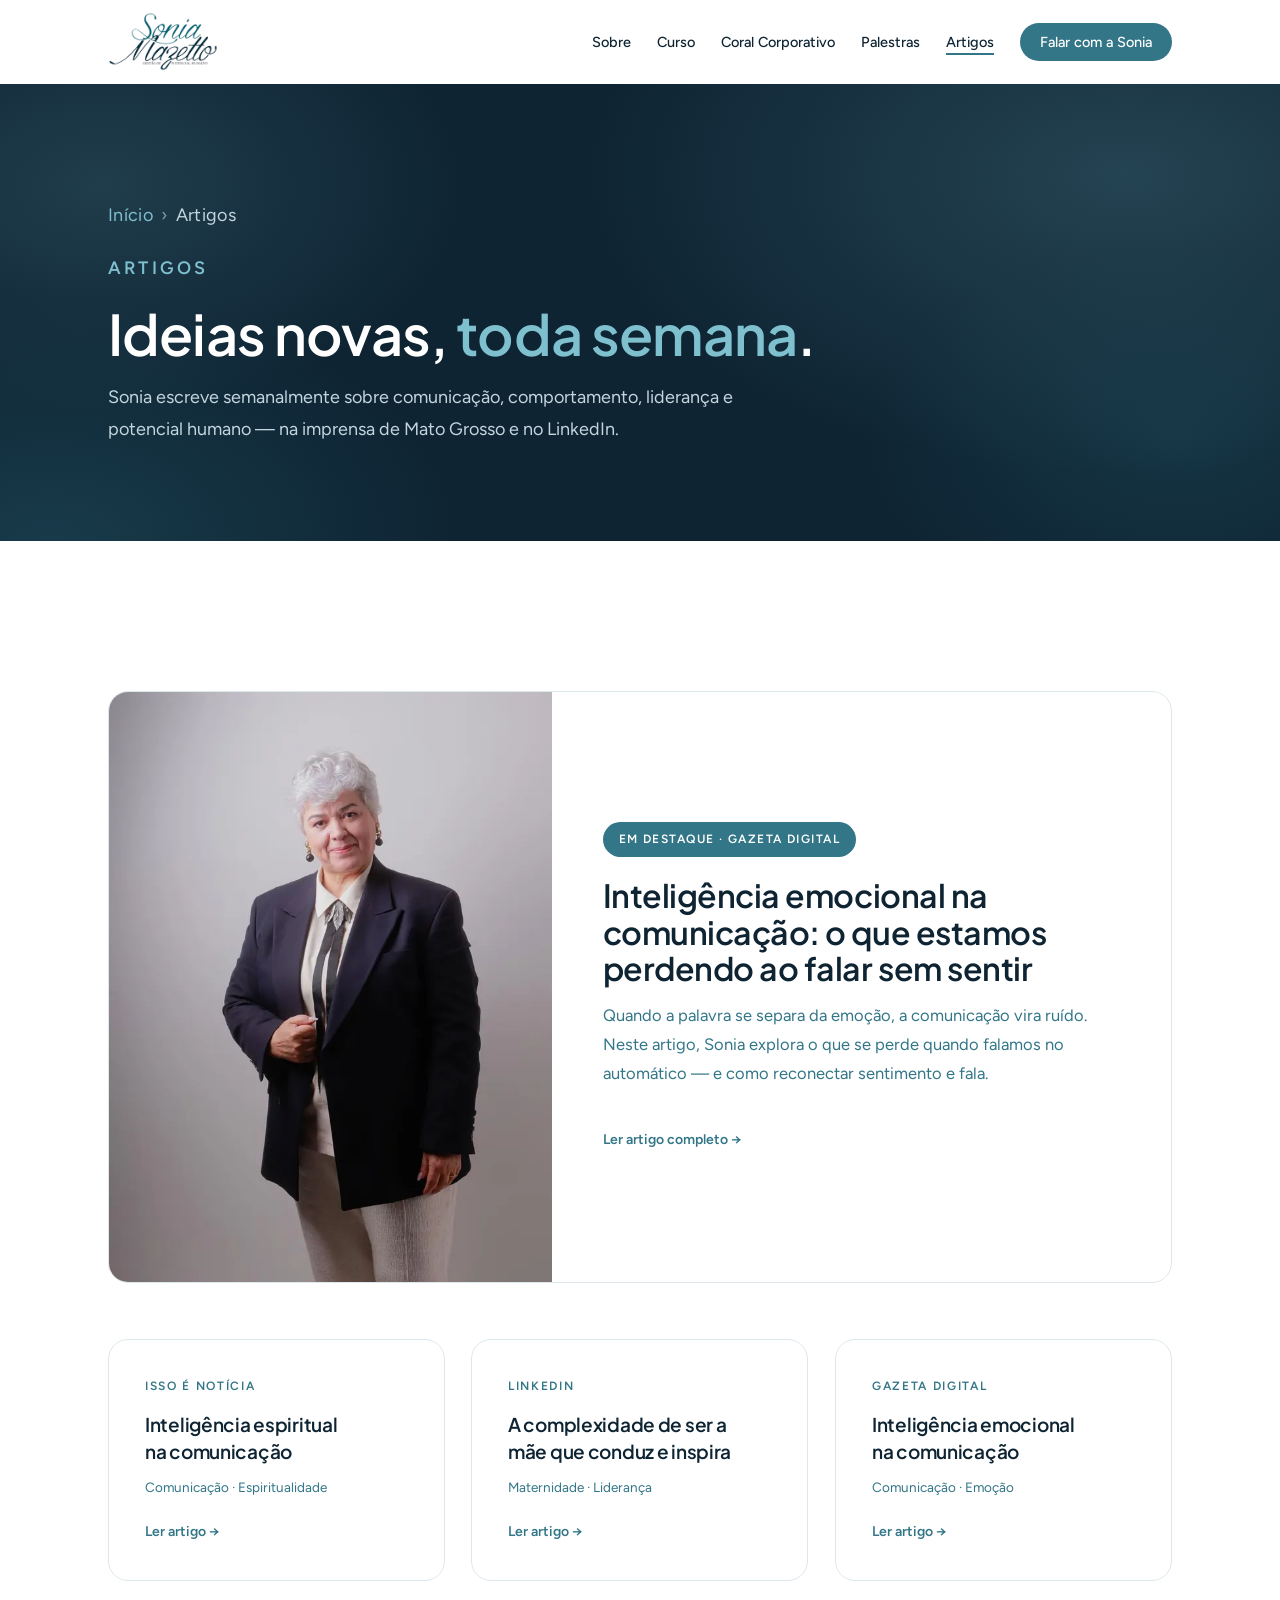
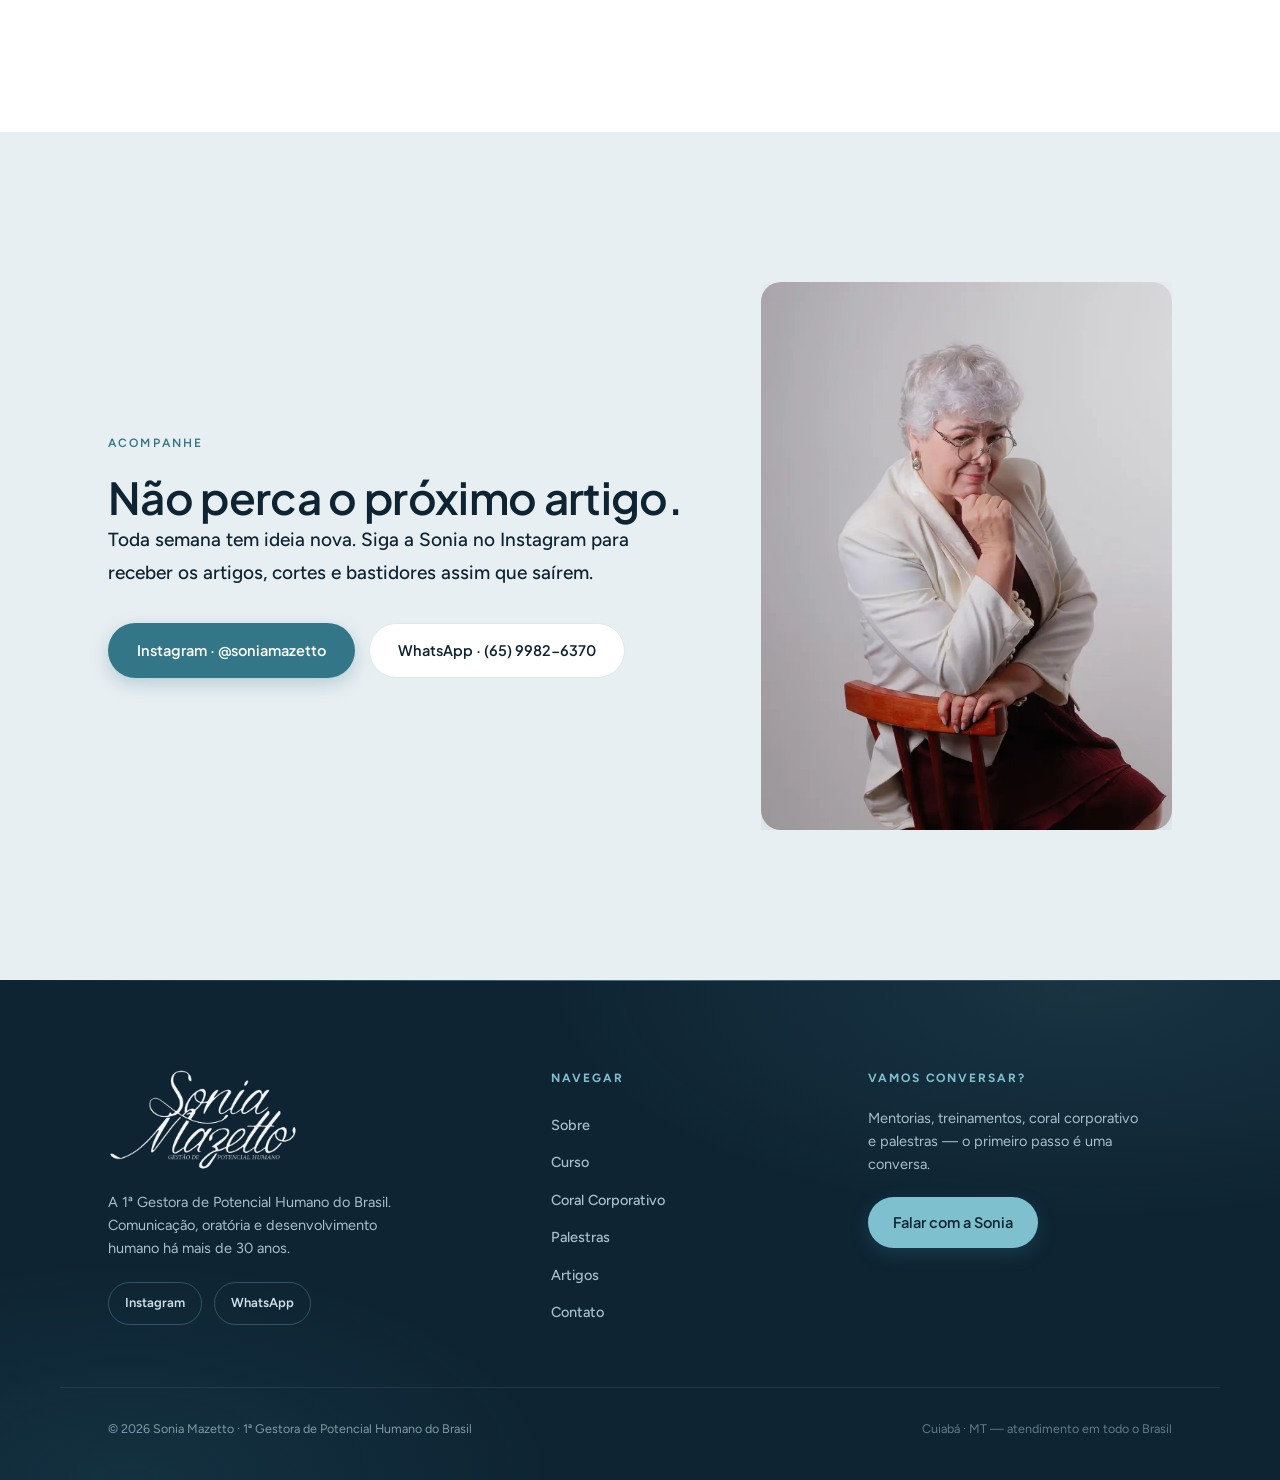
==== commit 37c02ee7: "Otimização de imagens: WebP redimensionado (-71% de peso) - Fotos convertidas para WebP, redimension" ====
--- a/artigos.html
+++ b/artigos.html
@@ -42,7 +42,7 @@
   <header class="site-header" id="topo">
     <div class="header-inner">
       <a href="index.html" class="brand" aria-label="Sonia Mazetto — início">
-        <img src="assets/logo.png" alt="Sonia Mazetto — Gestão de Potencial Humano" width="147" height="80">
+        <img decoding="async" src="assets/logo.webp" alt="Sonia Mazetto — Gestão de Potencial Humano" width="147" height="80">
       </a>
       <nav class="site-nav" aria-label="Navegação principal">
         <button class="nav-toggle" aria-expanded="false" aria-controls="menu" aria-label="Abrir menu">
@@ -76,7 +76,7 @@
 
         <!-- Artigo em destaque -->
         <a class="featured-article" href="https://www.gazetadigital.com.br/colunas-e-opiniao/colunas-e-artigos/inteligencia-emocional-na-comunicacao-o-que-estamos-perdendo-ao-falar-sem-sentir/847538" target="_blank" rel="noopener">
-          <img src="assets/sonia-navy.jpg" alt="Sonia Mazetto de blazer azul-marinho" width="960" height="1280" loading="eager">
+          <img decoding="async" src="assets/sonia-navy.webp" alt="Sonia Mazetto de blazer azul-marinho" width="960" height="1280" loading="eager">
           <div class="featured-body">
             <p class="featured-badge">Em destaque · Gazeta Digital</p>
             <h2>Inteligência emocional na comunicação: o que estamos perdendo ao falar sem sentir</h2>
@@ -133,7 +133,7 @@
           </div>
         </div>
         <figure class="contact-photo">
-          <img src="assets/sonia-mentoria.jpg" alt="Sonia Mazetto com óculos, em pose pensativa" width="960" height="1280" loading="lazy">
+          <img decoding="async" src="assets/sonia-mentoria.webp" alt="Sonia Mazetto com óculos, em pose pensativa" width="960" height="1280" loading="lazy">
         </figure>
       </div>
     </section>
@@ -143,7 +143,7 @@
   <footer class="site-footer">
     <div class="container footer-grid">
       <div class="footer-brand reveal">
-        <img src="assets/logo-light.png" alt="Sonia Mazetto — Gestão de Potencial Humano" width="190" height="103" loading="lazy">
+        <img decoding="async" src="assets/logo-light.webp" alt="Sonia Mazetto — Gestão de Potencial Humano" width="190" height="103" loading="lazy">
         <p class="footer-tagline">A 1ª Gestora de Potencial Humano do Brasil. Comunicação, oratória e desenvolvimento humano há mais de 30 anos.</p>
         <div class="footer-social">
           <a href="https://www.instagram.com/soniamazetto" target="_blank" rel="noopener">Instagram</a>
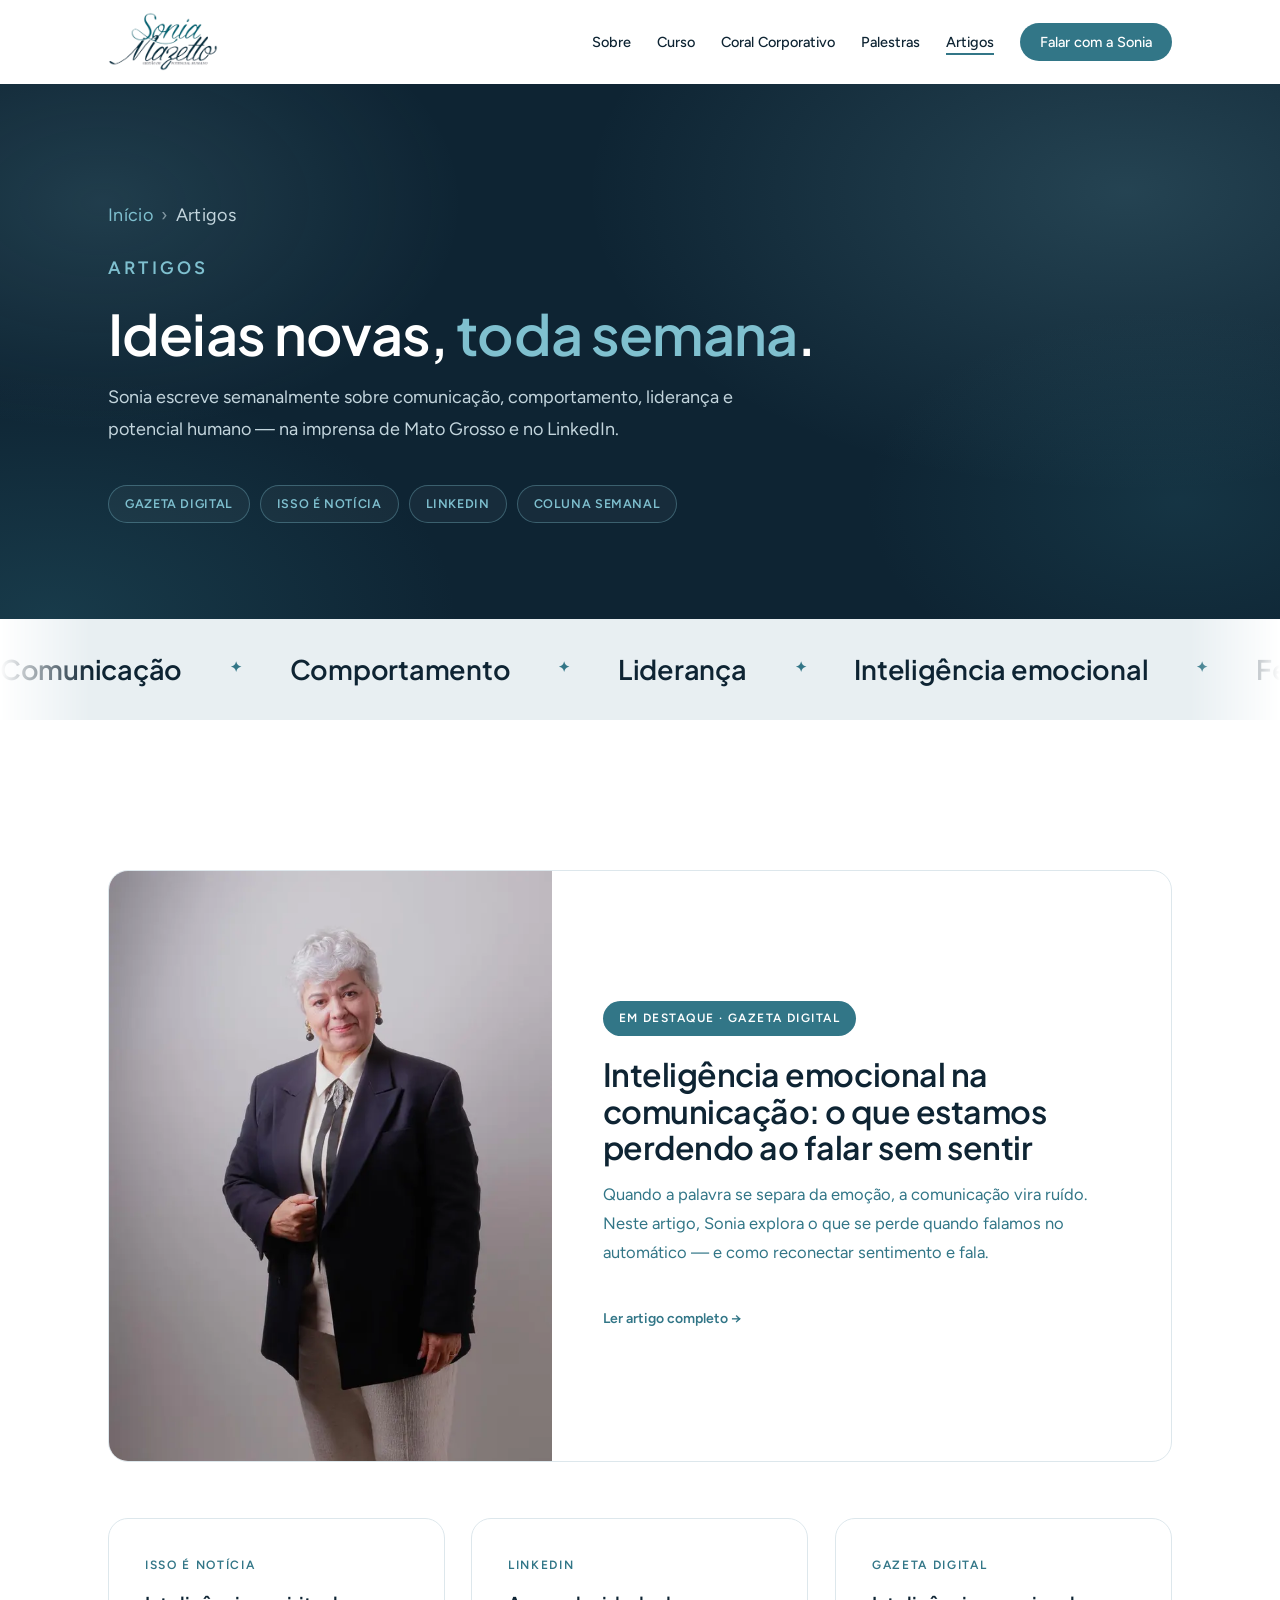
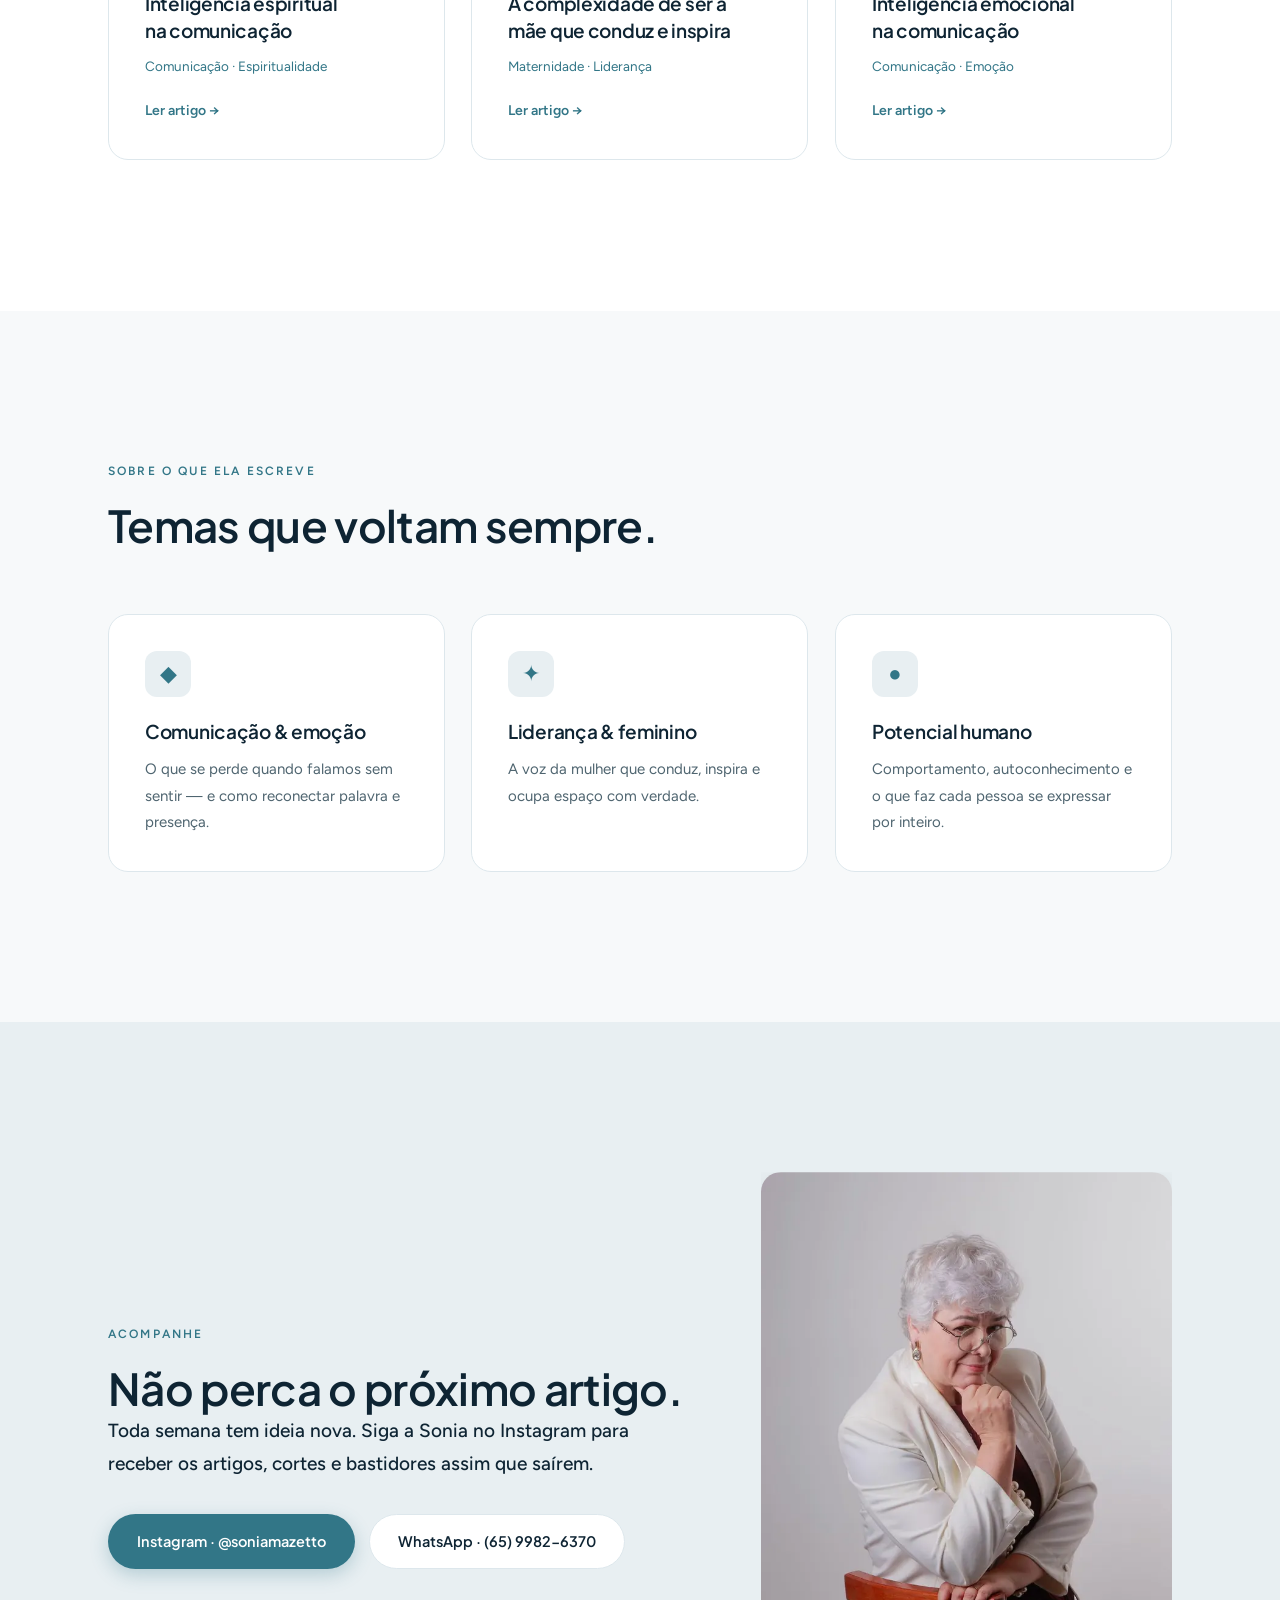
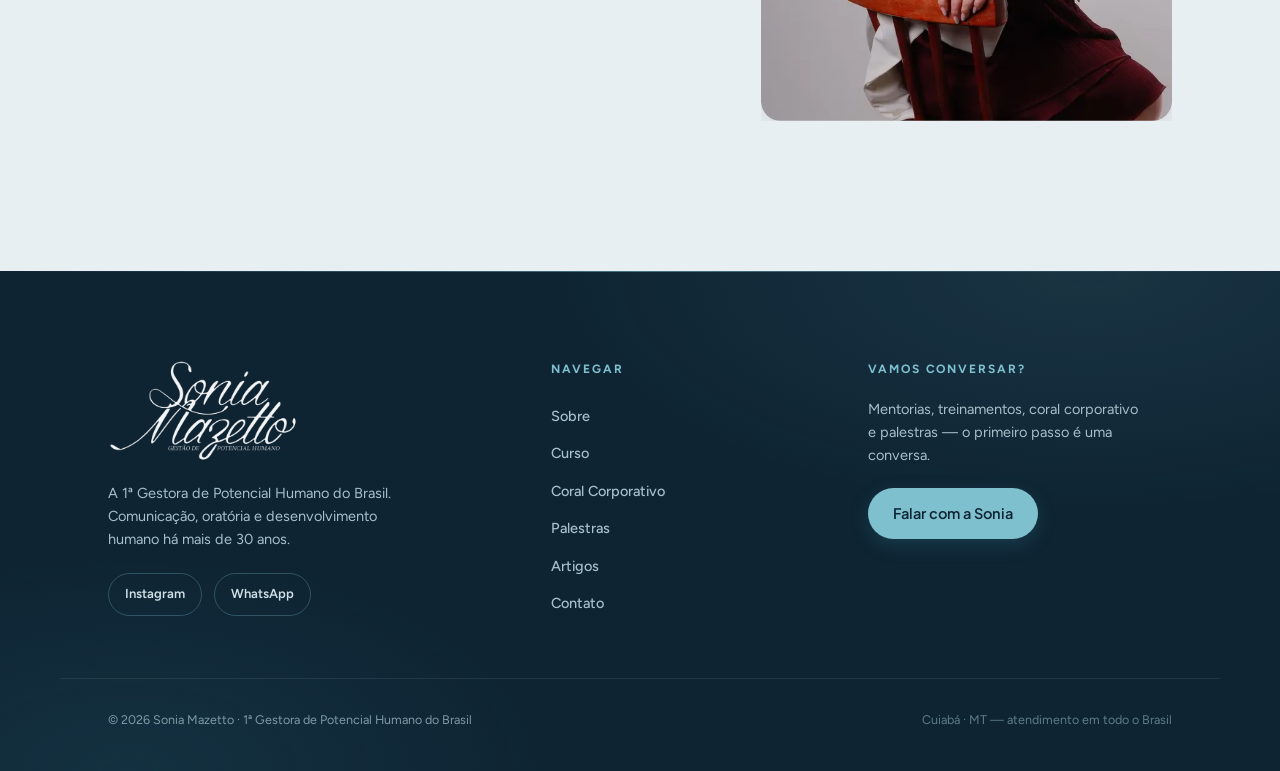
==== commit f09ea61d: "Diferencia e anima cada página do menu - Componentes novos: faixa animada (marquee), tira de números" ====
--- a/artigos.html
+++ b/artigos.html
@@ -68,8 +68,22 @@
         <p class="eyebrow">Artigos</p>
         <h1>Ideias novas, <span class="grifo">toda semana</span>.</h1>
         <p>Sonia escreve semanalmente sobre comunicação, comportamento, liderança e potencial humano — na imprensa de Mato Grosso e no LinkedIn.</p>
-      </div>
-    </section>
+        <ul class="hero-chips" aria-label="Onde a Sonia publica">
+          <li>Gazeta Digital</li>
+          <li>Isso É Notícia</li>
+          <li>LinkedIn</li>
+          <li>Coluna semanal</li>
+        </ul>
+      </div>
+    </section>
+
+    <!-- Faixa animada -->
+    <div class="marquee on-soft" aria-hidden="true">
+      <div class="marquee-track">
+        <span class="marquee-item">Comunicação</span><span class="marquee-item">Comportamento</span><span class="marquee-item">Liderança</span><span class="marquee-item">Inteligência emocional</span><span class="marquee-item">Feminino</span><span class="marquee-item">Potencial humano</span>
+        <span class="marquee-item">Comunicação</span><span class="marquee-item">Comportamento</span><span class="marquee-item">Liderança</span><span class="marquee-item">Inteligência emocional</span><span class="marquee-item">Feminino</span><span class="marquee-item">Potencial humano</span>
+      </div>
+    </div>
 
     <section class="section" id="lista-artigos">
       <div class="container">
@@ -121,6 +135,33 @@
       </div>
     </section>
 
+    <!-- Temas -->
+    <section class="section section-soft">
+      <div class="container">
+        <header class="section-head reveal">
+          <p class="eyebrow">Sobre o que ela escreve</p>
+          <h2>Temas que voltam sempre.</h2>
+        </header>
+        <div class="persona-grid">
+          <article class="persona reveal">
+            <div class="persona-icon" aria-hidden="true">◆</div>
+            <h3>Comunicação &amp; emoção</h3>
+            <p>O que se perde quando falamos sem sentir — e como reconectar palavra e presença.</p>
+          </article>
+          <article class="persona reveal" style="--reveal-delay:90ms">
+            <div class="persona-icon" aria-hidden="true">✦</div>
+            <h3>Liderança &amp; feminino</h3>
+            <p>A voz da mulher que conduz, inspira e ocupa espaço com verdade.</p>
+          </article>
+          <article class="persona reveal" style="--reveal-delay:180ms">
+            <div class="persona-icon" aria-hidden="true">●</div>
+            <h3>Potencial humano</h3>
+            <p>Comportamento, autoconhecimento e o que faz cada pessoa se expressar por inteiro.</p>
+          </article>
+        </div>
+      </div>
+    </section>
+
     <section class="section section-contact" id="contato">
       <div class="container contact-grid">
         <div class="contact-copy">
--- a/css/styles.css
+++ b/css/styles.css
@@ -52,6 +52,9 @@
   text-rendering: optimizeLegibility;
 }
 
+/* Impede barra horizontal de qualquer animação, sem afetar o header fixo */
+main { overflow-x: clip; }
+
 ::selection { background: var(--teal); color: #fff; }
 
 img { max-width: 100%; height: auto; display: block; }
@@ -1352,6 +1355,341 @@
 .method-row .method-label { font-size: 12px; letter-spacing: 0.12em; text-transform: uppercase; color: var(--text); }
 .method-row .method-value { font-family: var(--font-display); font-size: 18px; font-weight: 600; color: var(--ink); }
 
+/* ---------- Página de vendas: preços ---------- */
+
+.pricing-grid {
+  display: grid;
+  grid-template-columns: repeat(2, minmax(0, 1fr));
+  gap: clamp(20px, 3vw, 30px);
+  max-width: 880px;
+  margin-inline: auto;
+  align-items: stretch;
+}
+.price-card {
+  position: relative;
+  display: flex;
+  flex-direction: column;
+  background: var(--bg);
+  border: 1px solid var(--line);
+  border-radius: calc(var(--radius) + 4px);
+  padding: clamp(30px, 4vw, 46px);
+  transition: transform 0.35s var(--ease), box-shadow 0.35s var(--ease);
+}
+.price-card.featured {
+  border-color: var(--teal);
+  box-shadow: 0 20px 50px rgba(14, 36, 51, 0.12);
+}
+.price-card:hover { transform: translateY(-5px); box-shadow: var(--shadow); }
+.price-badge {
+  position: absolute;
+  top: -13px; left: 50%;
+  transform: translateX(-50%);
+  background: var(--teal);
+  color: #fff;
+  font-size: 11.5px;
+  font-weight: 700;
+  letter-spacing: 0.12em;
+  text-transform: uppercase;
+  padding: 7px 18px;
+  border-radius: 999px;
+  white-space: nowrap;
+}
+.price-kicker {
+  font-size: 12px;
+  font-weight: 700;
+  letter-spacing: 0.14em;
+  text-transform: uppercase;
+  color: var(--teal);
+  margin: 0 0 10px;
+}
+.price-card h3 { font-size: clamp(22px, 2.6vw, 28px); margin-bottom: 8px; }
+.price-desc { font-size: 14.5px; color: var(--text); margin: 0 0 24px; }
+.price {
+  display: flex;
+  align-items: baseline;
+  flex-wrap: wrap;
+  gap: 4px 8px;
+  padding-bottom: 22px;
+  margin-bottom: 22px;
+  border-bottom: 1px solid var(--line);
+}
+.price .amount {
+  font-family: var(--font-display);
+  font-size: clamp(38px, 5vw, 50px);
+  font-weight: 700;
+  color: var(--ink);
+  letter-spacing: -0.02em;
+  line-height: 1;
+}
+.price .currency { font-size: 20px; font-weight: 600; color: var(--ink); }
+.price .period { font-size: 15px; color: var(--text); }
+.price .installment { flex-basis: 100%; font-size: 14px; color: var(--text); margin-top: 4px; }
+.price-old { font-size: 15px; color: var(--text); text-decoration: line-through; opacity: 0.7; margin: 0 0 4px; }
+.price-features {
+  list-style: none;
+  margin: 0 0 28px;
+  padding: 0;
+  flex-grow: 1;
+  display: grid;
+  gap: 12px;
+}
+.price-features li {
+  position: relative;
+  padding-left: 30px;
+  font-size: 15px;
+  color: var(--ink);
+}
+.price-features li::before {
+  content: "";
+  position: absolute;
+  left: 0; top: 3px;
+  width: 18px; height: 18px;
+  border-radius: 50%;
+  background: var(--teal-soft);
+  background-image: url("data:image/svg+xml,%3Csvg xmlns='http://www.w3.org/2000/svg' viewBox='0 0 24 24' fill='none' stroke='%23327687' stroke-width='3.4' stroke-linecap='round' stroke-linejoin='round'%3E%3Cpath d='M5 13l4 4 10-10'/%3E%3C/svg%3E");
+  background-size: 11px; background-position: center; background-repeat: no-repeat;
+}
+.price-features li.muted { color: var(--text); }
+.price-features li.muted::before { background-color: #eef2f3; filter: grayscale(1); opacity: 0.6; }
+.price-card .btn { width: 100%; text-align: center; padding: 16px 24px; }
+.price-note { font-size: 12.5px; color: var(--text); text-align: center; margin: 14px 0 0; }
+
+/* ---------- Vendas: foto ao lado dos planos ---------- */
+.plans-lead {
+  display: grid;
+  grid-template-columns: minmax(0, 5fr) minmax(0, 7fr);
+  gap: clamp(32px, 5vw, 64px);
+  align-items: center;
+  margin-bottom: clamp(40px, 5vw, 64px);
+}
+.plans-photo { position: relative; margin: 0; }
+.plans-photo .main {
+  width: 100%;
+  border-radius: var(--radius);
+  box-shadow: var(--shadow);
+}
+.plans-photo .mini {
+  position: absolute;
+  right: -16px;
+  bottom: -16px;
+  width: 44%;
+  border-radius: 16px;
+  border: 6px solid var(--bg-soft);
+  box-shadow: var(--shadow);
+}
+.plans-photo .photo-seal {
+  position: absolute;
+  top: 16px; left: 16px;
+  background: var(--teal);
+  color: #fff;
+  font-size: 12px;
+  font-weight: 700;
+  letter-spacing: 0.04em;
+  padding: 8px 14px;
+  border-radius: 999px;
+  box-shadow: 0 6px 18px rgba(14, 36, 51, 0.25);
+}
+.plans-lead-copy h2 { margin-bottom: 14px; }
+.plans-trust {
+  list-style: none;
+  margin: 22px 0 0;
+  padding: 0;
+  display: grid;
+  gap: 12px;
+}
+.plans-trust li {
+  position: relative;
+  padding-left: 30px;
+  font-size: 15.5px;
+  color: var(--ink);
+}
+.plans-trust li::before {
+  content: "";
+  position: absolute;
+  left: 0; top: 3px;
+  width: 18px; height: 18px;
+  border-radius: 50%;
+  background: var(--teal-soft);
+  background-image: url("data:image/svg+xml,%3Csvg xmlns='http://www.w3.org/2000/svg' viewBox='0 0 24 24' fill='none' stroke='%23327687' stroke-width='3.4' stroke-linecap='round' stroke-linejoin='round'%3E%3Cpath d='M5 13l4 4 10-10'/%3E%3C/svg%3E");
+  background-size: 11px; background-position: center; background-repeat: no-repeat;
+}
+
+/* ---------- Garantia ---------- */
+.guarantee {
+  display: flex;
+  align-items: center;
+  gap: clamp(20px, 3vw, 32px);
+  max-width: 760px;
+  margin-inline: auto;
+  background: var(--teal-soft);
+  border-radius: var(--radius);
+  padding: clamp(26px, 3.5vw, 40px);
+}
+.guarantee-badge {
+  flex-shrink: 0;
+  width: 96px; height: 96px;
+  display: grid;
+  place-items: center;
+  text-align: center;
+  border-radius: 50%;
+  background: var(--bg);
+  border: 2px solid var(--teal);
+  color: var(--teal);
+  line-height: 1.1;
+}
+.guarantee-badge strong { font-family: var(--font-display); font-size: 26px; display: block; }
+.guarantee-badge span { font-size: 11px; font-weight: 600; letter-spacing: 0.08em; text-transform: uppercase; }
+.guarantee h3 { font-size: 20px; margin-bottom: 6px; }
+.guarantee p { font-size: 15px; margin: 0; }
+
+/* ---------- Comparativo de trilhas ---------- */
+.track-grid {
+  display: grid;
+  grid-template-columns: repeat(2, minmax(0, 1fr));
+  gap: clamp(18px, 2.5vw, 26px);
+}
+.track-card {
+  background: var(--bg);
+  border: 1px solid var(--line);
+  border-radius: var(--radius);
+  padding: clamp(28px, 3.5vw, 42px);
+}
+.track-card.is-pro { background: var(--ink); color: #fff; border-color: transparent; }
+.track-tag {
+  display: inline-block;
+  font-size: 12px; font-weight: 700; letter-spacing: 0.12em; text-transform: uppercase;
+  padding: 6px 14px; border-radius: 999px; margin-bottom: 16px;
+  background: var(--teal-soft); color: var(--teal);
+}
+.track-card.is-pro .track-tag { background: rgba(127,192,207,0.2); color: var(--sky); }
+.track-card h3 { font-size: clamp(22px, 2.6vw, 28px); margin-bottom: 10px; }
+.track-card.is-pro h3 { color: #fff; }
+.track-card > p { font-size: 15px; color: var(--text); }
+.track-card.is-pro > p { color: #c3d5dd; }
+.track-list { list-style: none; margin: 20px 0 0; padding: 0; display: grid; gap: 10px; }
+.track-list li { position: relative; padding-left: 26px; font-size: 14.5px; }
+.track-list li::before { content: "→"; position: absolute; left: 0; color: var(--teal); font-weight: 700; }
+.track-card.is-pro .track-list li::before { color: var(--sky); }
+
+/* ---------- Faixa animada (marquee) ---------- */
+.marquee {
+  position: relative;
+  overflow: hidden;
+  padding: clamp(16px, 2.2vw, 26px) 0;
+  border-top: 1px solid var(--line);
+  border-bottom: 1px solid var(--line);
+  background: var(--bg);
+  -webkit-mask-image: linear-gradient(90deg, transparent, #000 7%, #000 93%, transparent);
+  mask-image: linear-gradient(90deg, transparent, #000 7%, #000 93%, transparent);
+}
+.marquee.on-dark {
+  background: var(--ink);
+  border-color: rgba(255, 255, 255, 0.1);
+}
+.marquee.on-soft { background: var(--teal-soft); border-color: transparent; }
+.marquee-track {
+  display: flex;
+  align-items: center;
+  gap: clamp(26px, 4vw, 48px);
+  width: max-content;
+  animation: marquee 34s linear infinite;
+}
+.marquee:hover .marquee-track { animation-play-state: paused; }
+.marquee-item {
+  display: inline-flex;
+  align-items: center;
+  gap: clamp(26px, 4vw, 48px);
+  font-family: var(--font-display);
+  font-size: clamp(17px, 2.3vw, 27px);
+  font-weight: 600;
+  color: var(--ink);
+  white-space: nowrap;
+  letter-spacing: -0.01em;
+}
+.marquee.on-dark .marquee-item { color: #fff; }
+.marquee-item::after {
+  content: "✦";
+  font-family: var(--font-body);
+  font-size: 0.5em;
+  color: var(--teal);
+  transform: translateY(-2px);
+}
+.marquee.on-dark .marquee-item::after { color: var(--sky); }
+
+@keyframes marquee { to { transform: translateX(calc(-50% - clamp(13px, 2vw, 24px))); } }
+
+/* ---------- Tira de números em destaque ---------- */
+.figure-band {
+  display: grid;
+  grid-template-columns: repeat(4, minmax(0, 1fr));
+  gap: clamp(16px, 3vw, 40px);
+  text-align: center;
+}
+.figure-band .fb-num {
+  font-family: var(--font-display);
+  font-size: clamp(34px, 4.4vw, 52px);
+  font-weight: 700;
+  color: var(--teal);
+  line-height: 1;
+  letter-spacing: -0.02em;
+}
+.figure-band .fb-label {
+  display: block;
+  margin-top: 10px;
+  font-size: 13px;
+  font-weight: 600;
+  letter-spacing: 0.04em;
+  color: var(--text);
+}
+
+/* ---------- Citação grande com destaque ---------- */
+.quote-feature {
+  max-width: 900px;
+  margin-inline: auto;
+  text-align: center;
+}
+.quote-feature .q-mark {
+  font-family: var(--font-display);
+  font-size: 80px;
+  line-height: 0.5;
+  color: var(--teal-soft);
+  display: block;
+  margin-bottom: 10px;
+}
+.quote-feature p {
+  font-family: var(--font-display);
+  font-size: clamp(24px, 3.4vw, 40px);
+  font-weight: 500;
+  line-height: 1.3;
+  color: var(--ink);
+}
+.quote-feature cite {
+  display: block;
+  margin-top: 22px;
+  font-family: var(--font-body);
+  font-style: normal;
+  font-size: 14px;
+  font-weight: 600;
+  letter-spacing: 0.08em;
+  text-transform: uppercase;
+  color: var(--teal);
+}
+
+/* ---------- Zoom leve ligado ao scroll (progressive enhancement) ---------- */
+@supports (animation-timeline: view()) {
+  @media (prefers-reduced-motion: no-preference) {
+    .scroll-zoom img, img.scroll-zoom {
+      animation: szoom linear both;
+      animation-timeline: view();
+      animation-range: entry 0% cover 45%;
+    }
+    @keyframes szoom {
+      from { transform: scale(1.12); }
+      to   { transform: scale(1); }
+    }
+  }
+}
+
 /* ---------- Revelação ao rolar ---------- */
 
 .reveal {
@@ -1535,6 +1873,14 @@
   .footer-grid { grid-template-columns: 1fr; gap: 36px; }
   .footer-bottom { flex-direction: column; align-items: flex-start; }
 
+  .figure-band { grid-template-columns: repeat(2, 1fr); gap: 28px 16px; }
+
+  /* vendas em coluna única */
+  .pricing-grid, .track-grid, .plans-lead { grid-template-columns: 1fr; }
+  .guarantee { flex-direction: column; text-align: center; }
+  .plans-photo { max-width: 440px; margin-inline: auto; }
+  .plans-photo .mini { right: 10px; bottom: 10px; }
+
   .contact-photo { max-width: 420px; }
 
   .nav-toggle { display: flex; }
@@ -1571,6 +1917,7 @@
   .reveal { opacity: 1; transform: none; filter: none; transition: none; }
   .img-reveal img { clip-path: none; transform: none; }
   .scroll-progress { display: none; }
+  .marquee-track { animation: none; }
   *, *::before, *::after {
     animation-duration: 0.01ms !important;
     animation-iteration-count: 1 !important;
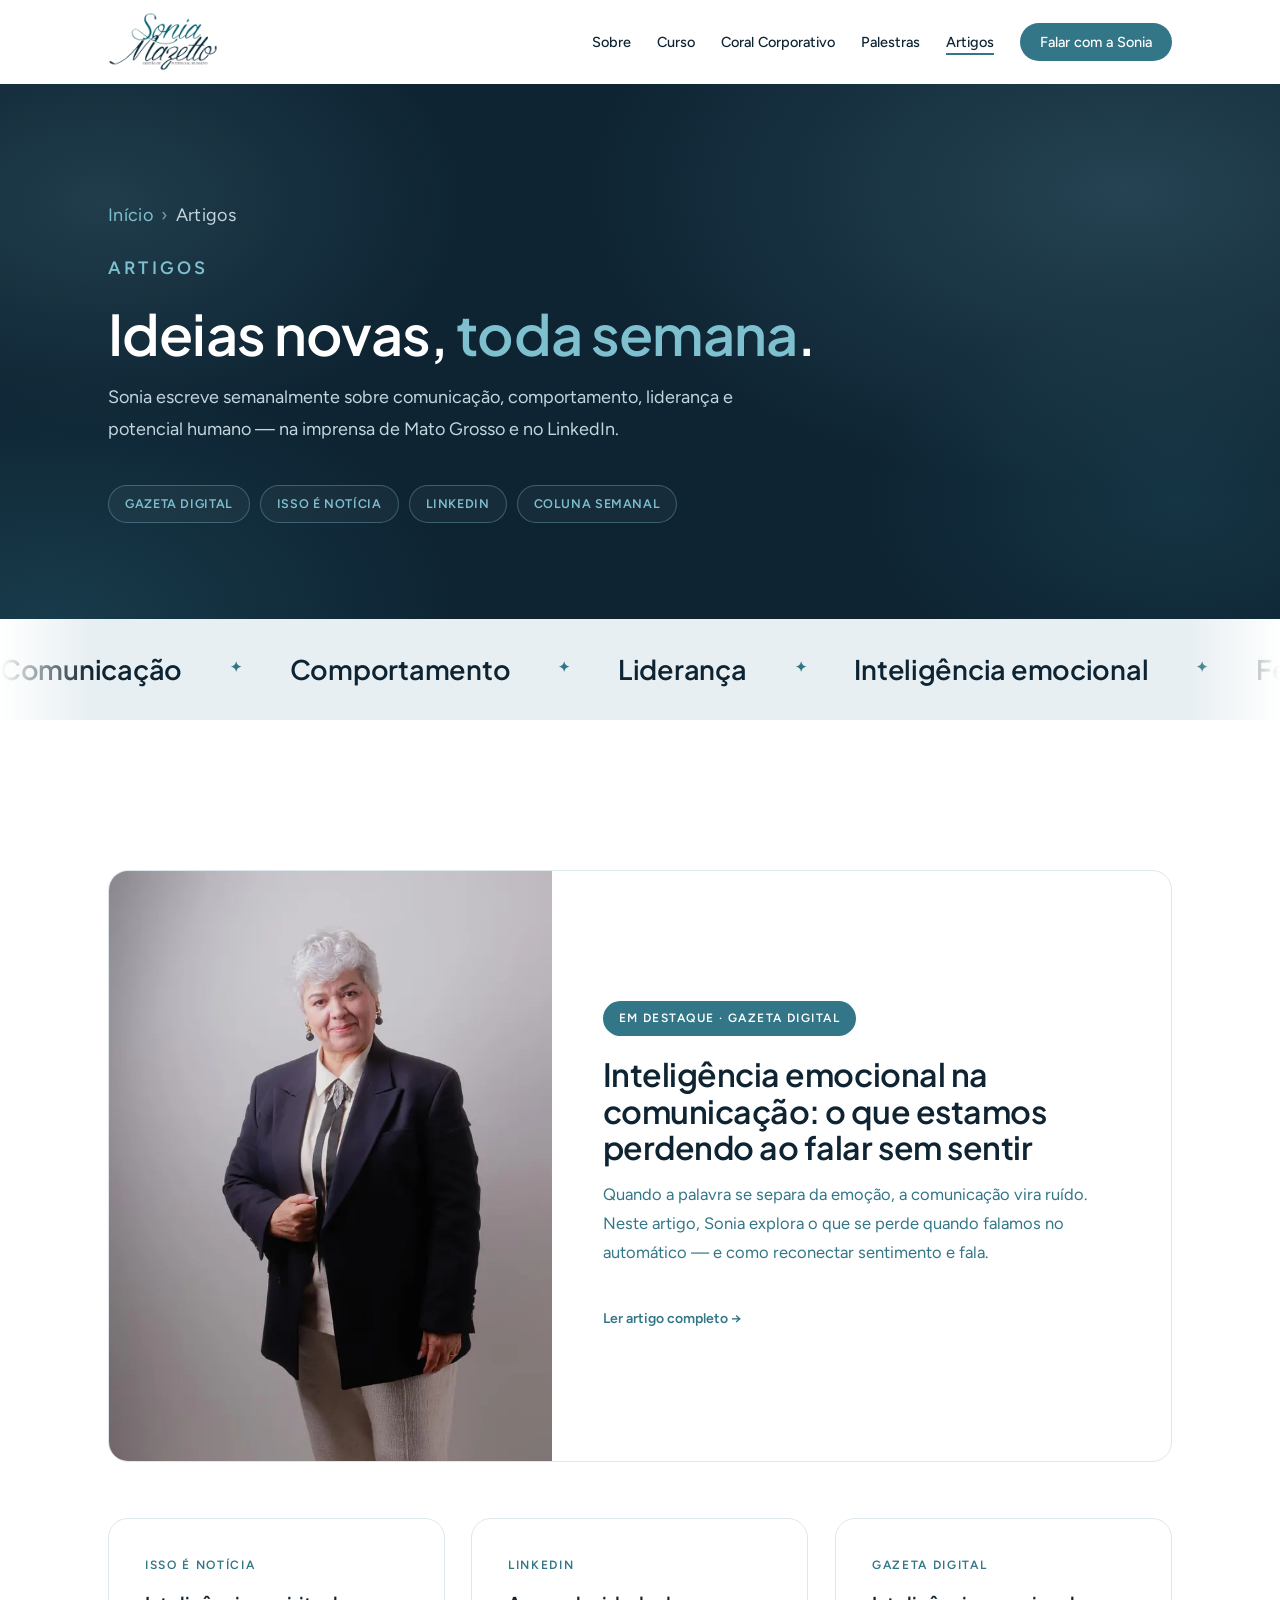
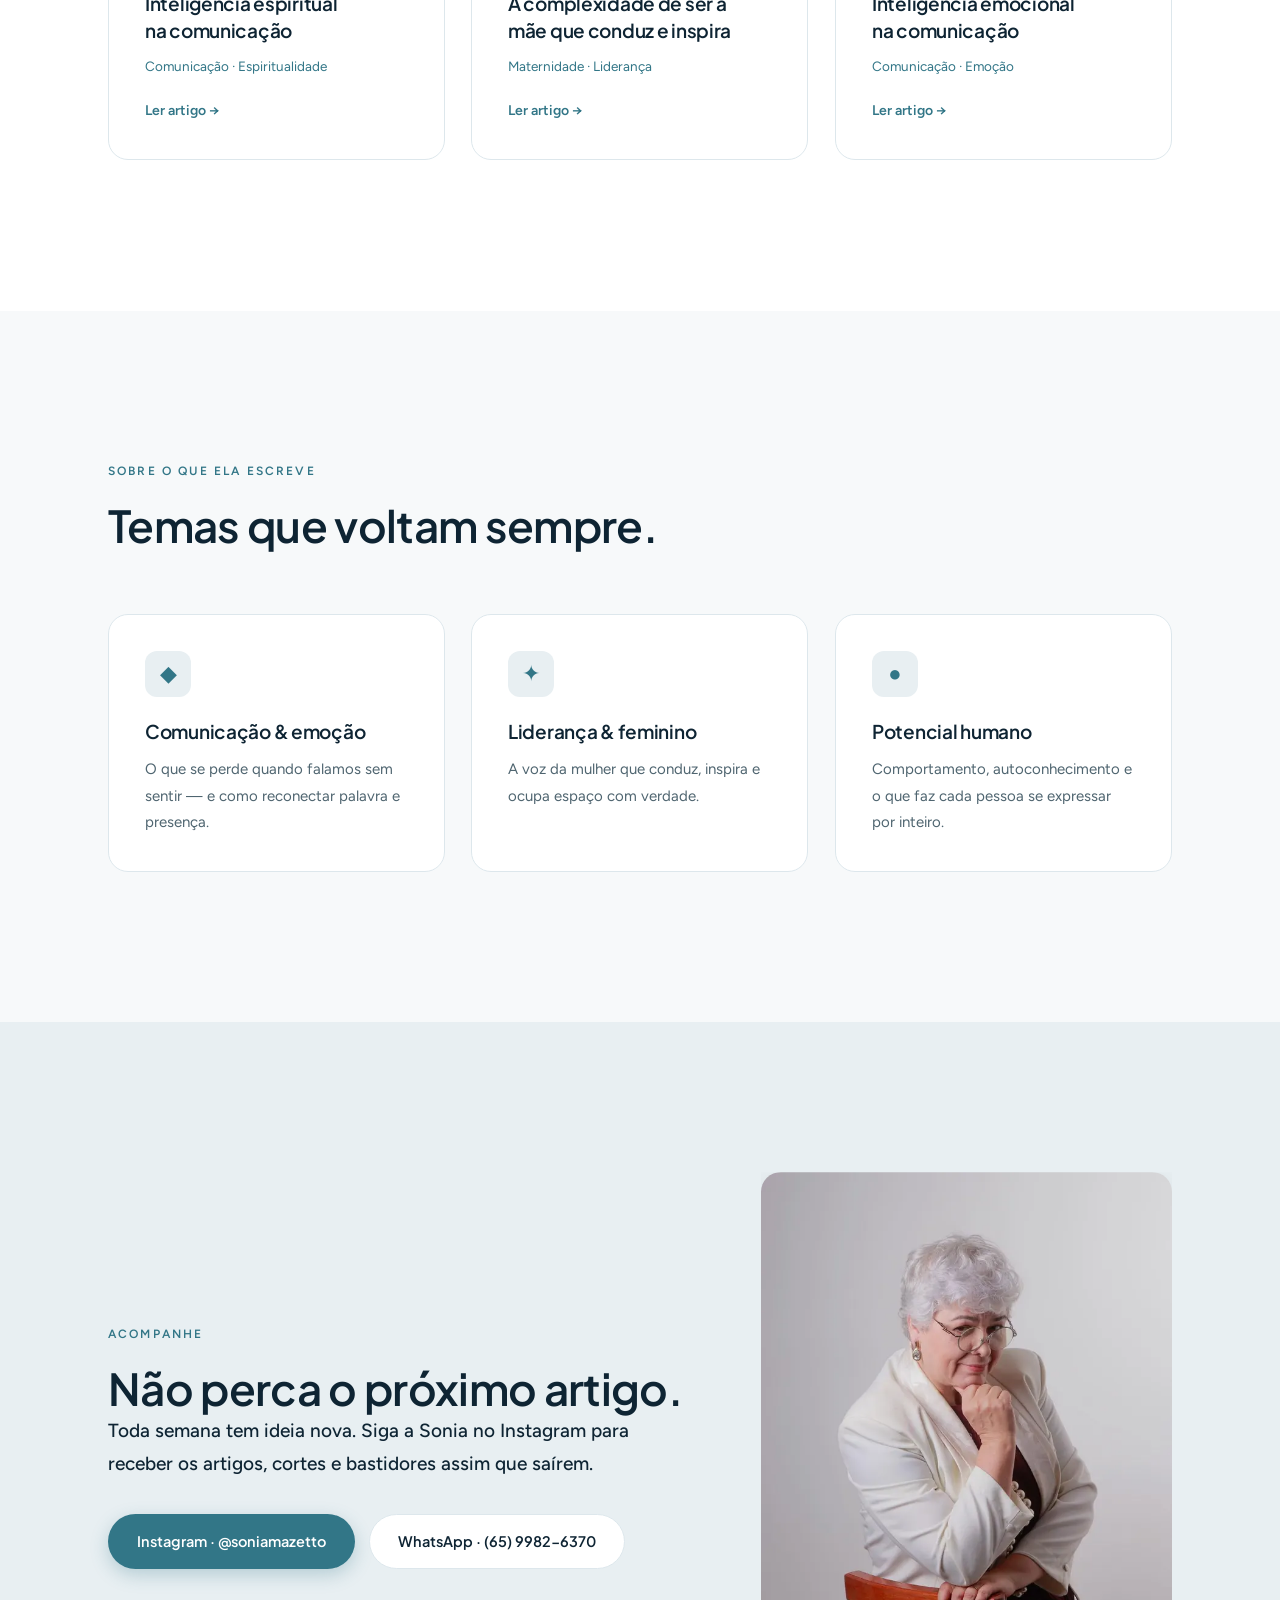
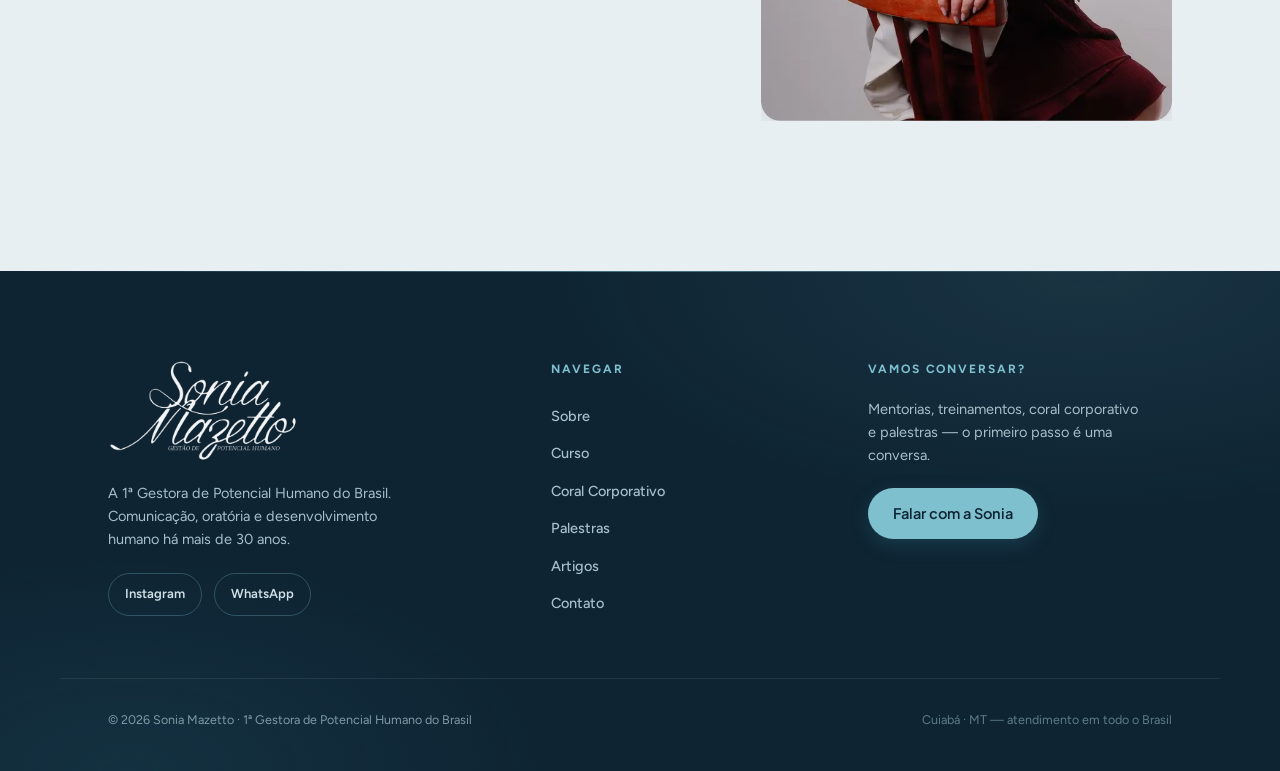
==== commit 598af11f: "Domínio soniamazetto.com.br: canonical/og absolutos + robots + sitemap Co-Authored-By: Claude Fable " ====
--- a/artigos.html
+++ b/artigos.html
@@ -7,12 +7,12 @@
   <meta name="description" content="Artigos semanais de Sonia Mazetto sobre comunicação, comportamento, liderança e potencial humano, publicados na imprensa e no LinkedIn.">
   <meta name="author" content="Sonia Mazetto">
   <meta name="theme-color" content="#ffffff">
-  <link rel="canonical" href="https://www.soniamazetto.com.br/artigos.html">
+  <link rel="canonical" href="https://soniamazetto.com.br/artigos.html">
 
   <meta property="og:type" content="website">
   <meta property="og:title" content="Artigos — Sonia Mazetto">
   <meta property="og:description" content="Ideias novas toda semana: comunicação, comportamento, liderança e potencial humano.">
-  <meta property="og:image" content="assets/sonia-navy.jpg">
+  <meta property="og:image" content="https://soniamazetto.com.br/assets/sonia-navy.jpg">
   <meta property="og:locale" content="pt_BR">
 
   <link rel="icon" type="image/svg+xml" href="assets/favicon.svg">
@@ -50,7 +50,7 @@
         </button>
         <ul id="menu">
           <li><a href="sobre.html">Sobre</a></li>
-          <li><a href="curso.html">Curso</a></li>
+          <li><a href="oratoria.html">Curso</a></li>
           <li><a href="coral.html">Coral Corporativo</a></li>
           <li><a href="palestras.html">Palestras</a></li>
           <li><a href="artigos.html" aria-current="page">Artigos</a></li>
@@ -194,7 +194,7 @@
       <nav class="footer-nav reveal" aria-label="Navegação do rodapé">
         <p class="footer-col-title">Navegar</p>
         <a href="sobre.html">Sobre</a>
-        <a href="curso.html">Curso</a>
+        <a href="oratoria.html">Curso</a>
         <a href="coral.html">Coral Corporativo</a>
         <a href="palestras.html">Palestras</a>
         <a href="artigos.html">Artigos</a>
--- a/css/styles.css
+++ b/css/styles.css
@@ -288,6 +288,102 @@
   border-radius: 999px;
   padding: 7px 16px;
 }
+/* chips interativos (link ou botão): área clicável cobre a pílula inteira */
+.hero-chips li:has(a),
+.hero-chips li:has(button) { padding: 0; }
+.hero-chips li a,
+.hero-chips li button {
+  display: block;
+  padding: 7px 16px;
+  color: inherit;
+  text-decoration: none;
+  border-radius: 999px;
+  background: none;
+  border: 0;
+  font: inherit;
+  letter-spacing: inherit;
+  text-transform: inherit;
+  cursor: pointer;
+}
+/* hover só nos chips que realmente fazem algo */
+.hero-chips li:has(a):hover,
+.hero-chips li:has(button):hover { border-color: var(--sky); color: #fff; transform: translateY(-3px); }
+.hero-chips li a:focus-visible,
+.hero-chips li button:focus-visible { outline: 2px solid var(--sky); outline-offset: 2px; }
+
+/* ---------- Modal de credenciais ---------- */
+.cred-overlay {
+  position: fixed;
+  inset: 0;
+  z-index: 300;
+  display: grid;
+  place-items: center;
+  padding: 20px;
+  background: rgba(6, 18, 27, 0.6);
+  backdrop-filter: blur(8px);
+  -webkit-backdrop-filter: blur(8px);
+  opacity: 0;
+  transition: opacity 0.3s var(--ease);
+}
+.cred-overlay.is-open { opacity: 1; }
+.cred-overlay[hidden] { display: none; }
+
+.cred-modal {
+  position: relative;
+  width: min(480px, 100%);
+  background:
+    radial-gradient(420px 260px at 85% 0%, rgba(127, 192, 207, 0.16), transparent 60%),
+    var(--ink);
+  color: #fff;
+  border: 1px solid rgba(127, 192, 207, 0.25);
+  border-radius: 22px;
+  padding: clamp(28px, 5vw, 42px);
+  box-shadow: 0 40px 90px rgba(4, 14, 22, 0.6);
+  transform: translateY(14px) scale(0.97);
+  transition: transform 0.35s var(--ease);
+}
+.cred-overlay.is-open .cred-modal { transform: none; }
+
+.cred-kicker {
+  font-size: 12px;
+  font-weight: 600;
+  letter-spacing: 0.18em;
+  text-transform: uppercase;
+  color: var(--sky);
+  margin: 0 0 10px;
+}
+.cred-modal h3 {
+  color: #fff;
+  font-size: clamp(22px, 3vw, 28px);
+  margin-bottom: 12px;
+}
+.cred-text { font-size: 15.5px; line-height: 1.65; color: #c3d5dd; margin: 0 0 24px; }
+.cred-link.btn {
+  background: var(--sky);
+  color: var(--ink);
+  box-shadow: none;
+}
+.cred-link.btn:hover { background: #96ccd9; }
+
+.cred-close {
+  position: absolute;
+  top: 14px;
+  right: 14px;
+  width: 38px;
+  height: 38px;
+  display: grid;
+  place-items: center;
+  background: rgba(255, 255, 255, 0.06);
+  border: 1px solid rgba(255, 255, 255, 0.15);
+  border-radius: 50%;
+  color: #cfe0e7;
+  font-size: 20px;
+  line-height: 1;
+  cursor: pointer;
+  transition: background-color 0.25s var(--ease), color 0.25s var(--ease);
+}
+.cred-close:hover { background: var(--sky); color: var(--ink); }
+.cred-close:focus-visible { outline: 2px solid var(--sky); outline-offset: 2px; }
 
 .hero-photo {
   margin: 0;
@@ -1571,6 +1667,52 @@
 .track-list li::before { content: "→"; position: absolute; left: 0; color: var(--teal); font-weight: 700; }
 .track-card.is-pro .track-list li::before { color: var(--sky); }
 
+/* ---------- Empresas atendidas ---------- */
+.logo-wall{
+  display:grid;
+  grid-template-columns:repeat(4, minmax(0,1fr));
+  gap:14px;
+  margin-top:8px;
+}
+.logo-wall span{
+  display:flex; align-items:center; justify-content:center; text-align:center;
+  min-height:66px; padding:12px 14px;
+  background:var(--bg); border:1px solid var(--line); border-radius:14px;
+  font-family:var(--font-display); font-weight:600; font-size:13.5px; line-height:1.2; color:var(--ink);
+  transition:border-color .3s var(--ease), transform .3s var(--ease), box-shadow .3s var(--ease);
+}
+.logo-wall span:hover{ border-color:var(--teal); transform:translateY(-3px); box-shadow:var(--shadow); }
+.trusted-note{ text-align:center; font-size:13.5px; color:var(--text); margin-top:24px; }
+
+/* ---------- Logo cloud estilo SaaS (marcas passando) ---------- */
+.logo-marquee{
+  position:relative; overflow:hidden; display:grid; gap:14px;
+  margin-top:clamp(26px,4vw,44px);
+  -webkit-mask-image:linear-gradient(90deg,transparent,#000 6%,#000 94%,transparent);
+  mask-image:linear-gradient(90deg,transparent,#000 6%,#000 94%,transparent);
+}
+.lm-row{ display:flex; width:max-content; will-change:transform; }
+.lm-row.r1{ animation:lm-scroll 52s linear infinite; }
+.lm-row.r2{ animation:lm-scroll 46s linear infinite reverse; }
+.logo-marquee:hover .lm-row{ animation-play-state:paused; }
+.lm-item{
+  flex:0 0 auto; display:inline-flex; align-items:center; gap:9px;
+  height:56px; padding:0 clamp(18px,2.5vw,36px);
+  font-family:var(--font-display); font-weight:600; font-size:clamp(14.5px,1.5vw,18px);
+  letter-spacing:-.01em; white-space:nowrap; color:#94a7ae;
+  transition:color .3s var(--ease);
+}
+.lm-item::before{ content:""; width:8px; height:8px; border-radius:50%; background:currentColor; opacity:.4; flex:0 0 auto; }
+.lm-item:hover{ color:var(--teal); }
+.lm-item .lm-logo{
+  height:30px; width:auto; max-width:82px; object-fit:contain; display:block; flex:0 0 auto;
+  filter:grayscale(1); opacity:.62; transition:filter .3s var(--ease), opacity .3s var(--ease);
+}
+.lm-item.has-logo{ color:var(--ink); }
+.lm-item.has-logo::before{ display:none; }
+.lm-item.has-logo:hover .lm-logo{ filter:none; opacity:1; }
+@keyframes lm-scroll{ from{ transform:translateX(0); } to{ transform:translateX(-50%); } }
+
 /* ---------- Faixa animada (marquee) ---------- */
 .marquee {
   position: relative;
@@ -1874,6 +2016,8 @@
   .footer-bottom { flex-direction: column; align-items: flex-start; }
 
   .figure-band { grid-template-columns: repeat(2, 1fr); gap: 28px 16px; }
+  .logo-wall { grid-template-columns: repeat(2, 1fr); gap: 10px; }
+  .logo-wall span { min-height:56px; font-size:12.5px; }
 
   /* vendas em coluna única */
   .pricing-grid, .track-grid, .plans-lead { grid-template-columns: 1fr; }
@@ -1918,6 +2062,7 @@
   .img-reveal img { clip-path: none; transform: none; }
   .scroll-progress { display: none; }
   .marquee-track { animation: none; }
+  .lm-row { animation: none; }
   *, *::before, *::after {
     animation-duration: 0.01ms !important;
     animation-iteration-count: 1 !important;
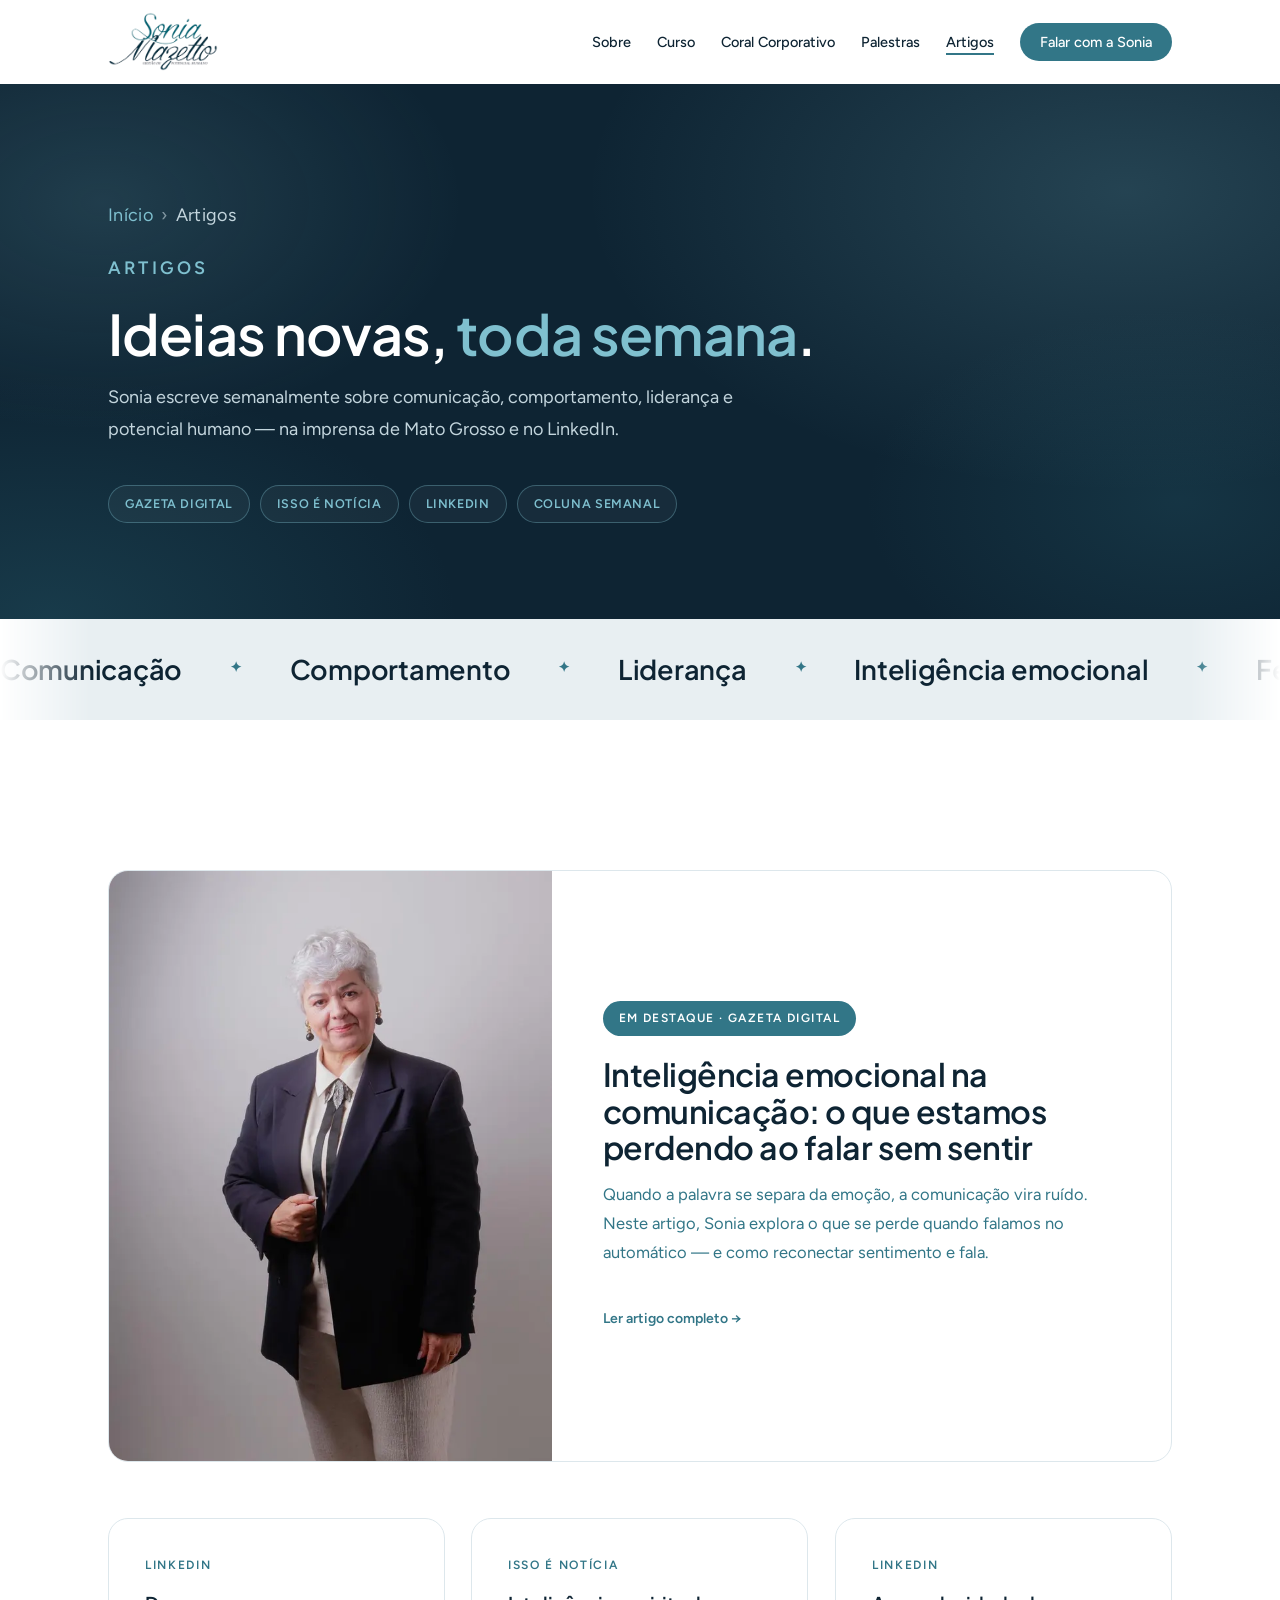
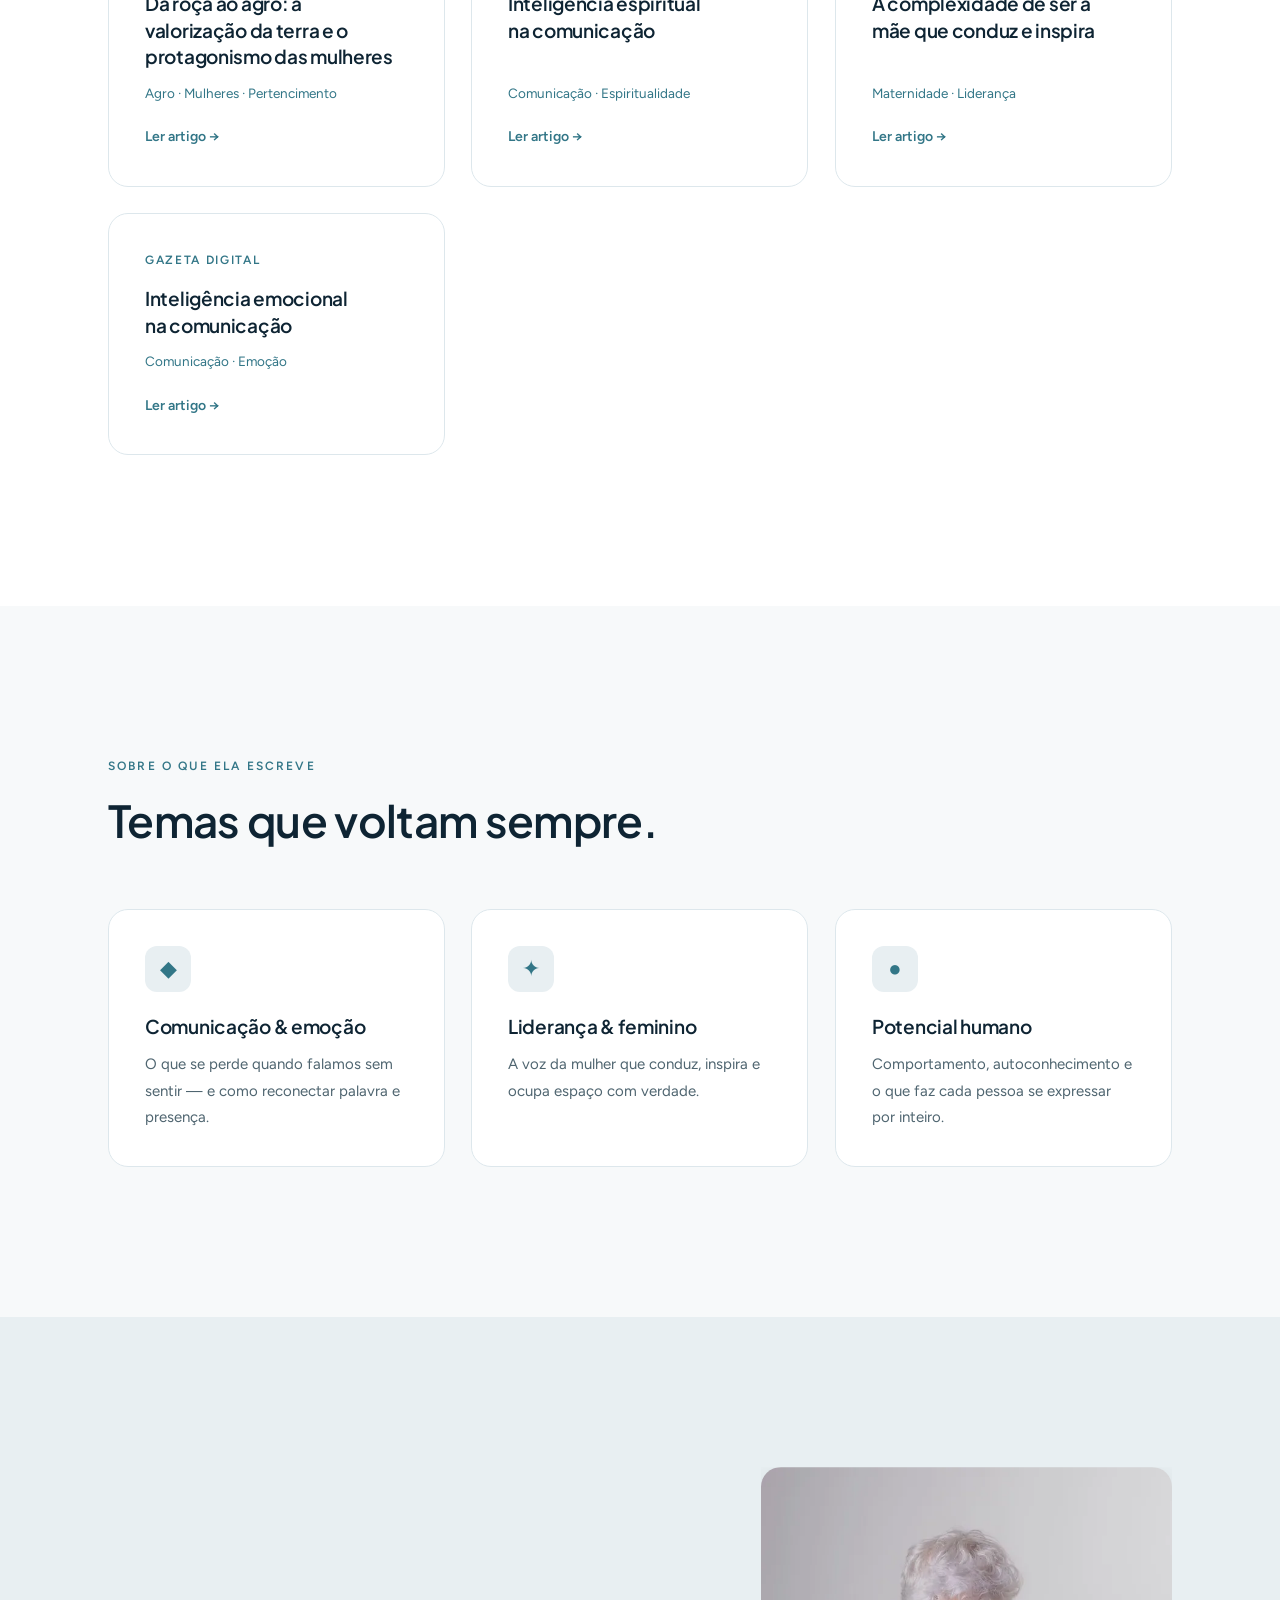
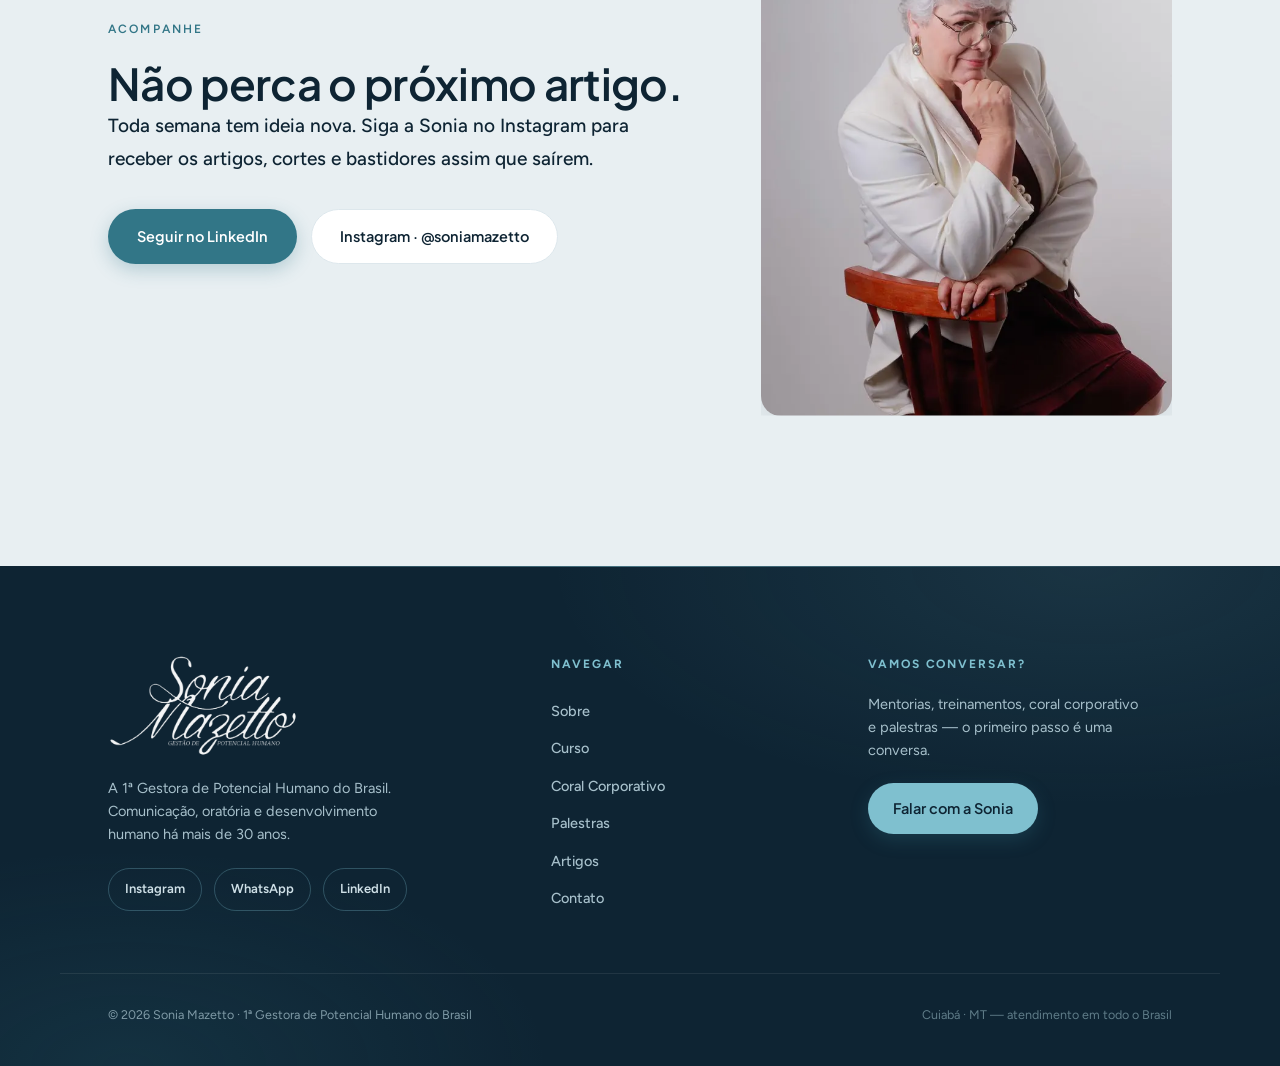
==== commit fa5029fc: "LinkedIn integrado + dados reais do perfil - Link do LinkedIn no rodapé das 7 páginas, no contato (m" ====
--- a/artigos.html
+++ b/artigos.html
@@ -113,6 +113,12 @@
           =====================================================
         -->
         <div class="article-grid">
+          <a class="article-card" href="https://pt.linkedin.com/pulse/da-ro%C3%A7a-ao-agro-valoriza%C3%A7%C3%A3o-terra-e-o-protagonismo-das-sonia-mazetto-l8jvf" target="_blank" rel="noopener">
+            <p class="article-source">LinkedIn</p>
+            <h3>Da roça ao agro: a valorização da terra e o protagonismo das mulheres</h3>
+            <p class="article-meta">Agro · Mulheres · Pertencimento</p>
+            <span class="card-more">Ler artigo →</span>
+          </a>
           <a class="article-card" href="https://issoenoticia.com.br/inteligencia-espiritual-na-comunicacao/" target="_blank" rel="noopener">
             <p class="article-source">Isso É Notícia</p>
             <h3>Inteligência espiritual na comunicação</h3>
@@ -169,8 +175,8 @@
           <h2>Não perca o próximo artigo.</h2>
           <p class="lede">Toda semana tem ideia nova. Siga a Sonia no Instagram para receber os artigos, cortes e bastidores assim que saírem.</p>
           <div class="contact-actions">
-            <a class="btn btn-primary" href="https://www.instagram.com/soniamazetto" target="_blank" rel="noopener">Instagram · @soniamazetto</a>
-            <a class="btn btn-ghost" href="https://wa.me/556599826370" target="_blank" rel="noopener">WhatsApp · (65) 9982-6370</a>
+            <a class="btn btn-primary" href="https://www.linkedin.com/in/sonia-mazetto-1ab87527" target="_blank" rel="noopener">Seguir no LinkedIn</a>
+            <a class="btn btn-ghost" href="https://www.instagram.com/soniamazetto" target="_blank" rel="noopener">Instagram · @soniamazetto</a>
           </div>
         </div>
         <figure class="contact-photo">
@@ -189,6 +195,7 @@
         <div class="footer-social">
           <a href="https://www.instagram.com/soniamazetto" target="_blank" rel="noopener">Instagram</a>
           <a href="https://wa.me/556599826370" target="_blank" rel="noopener">WhatsApp</a>
+          <a href="https://www.linkedin.com/in/sonia-mazetto-1ab87527" target="_blank" rel="noopener">LinkedIn</a>
         </div>
       </div>
       <nav class="footer-nav reveal" aria-label="Navegação do rodapé">
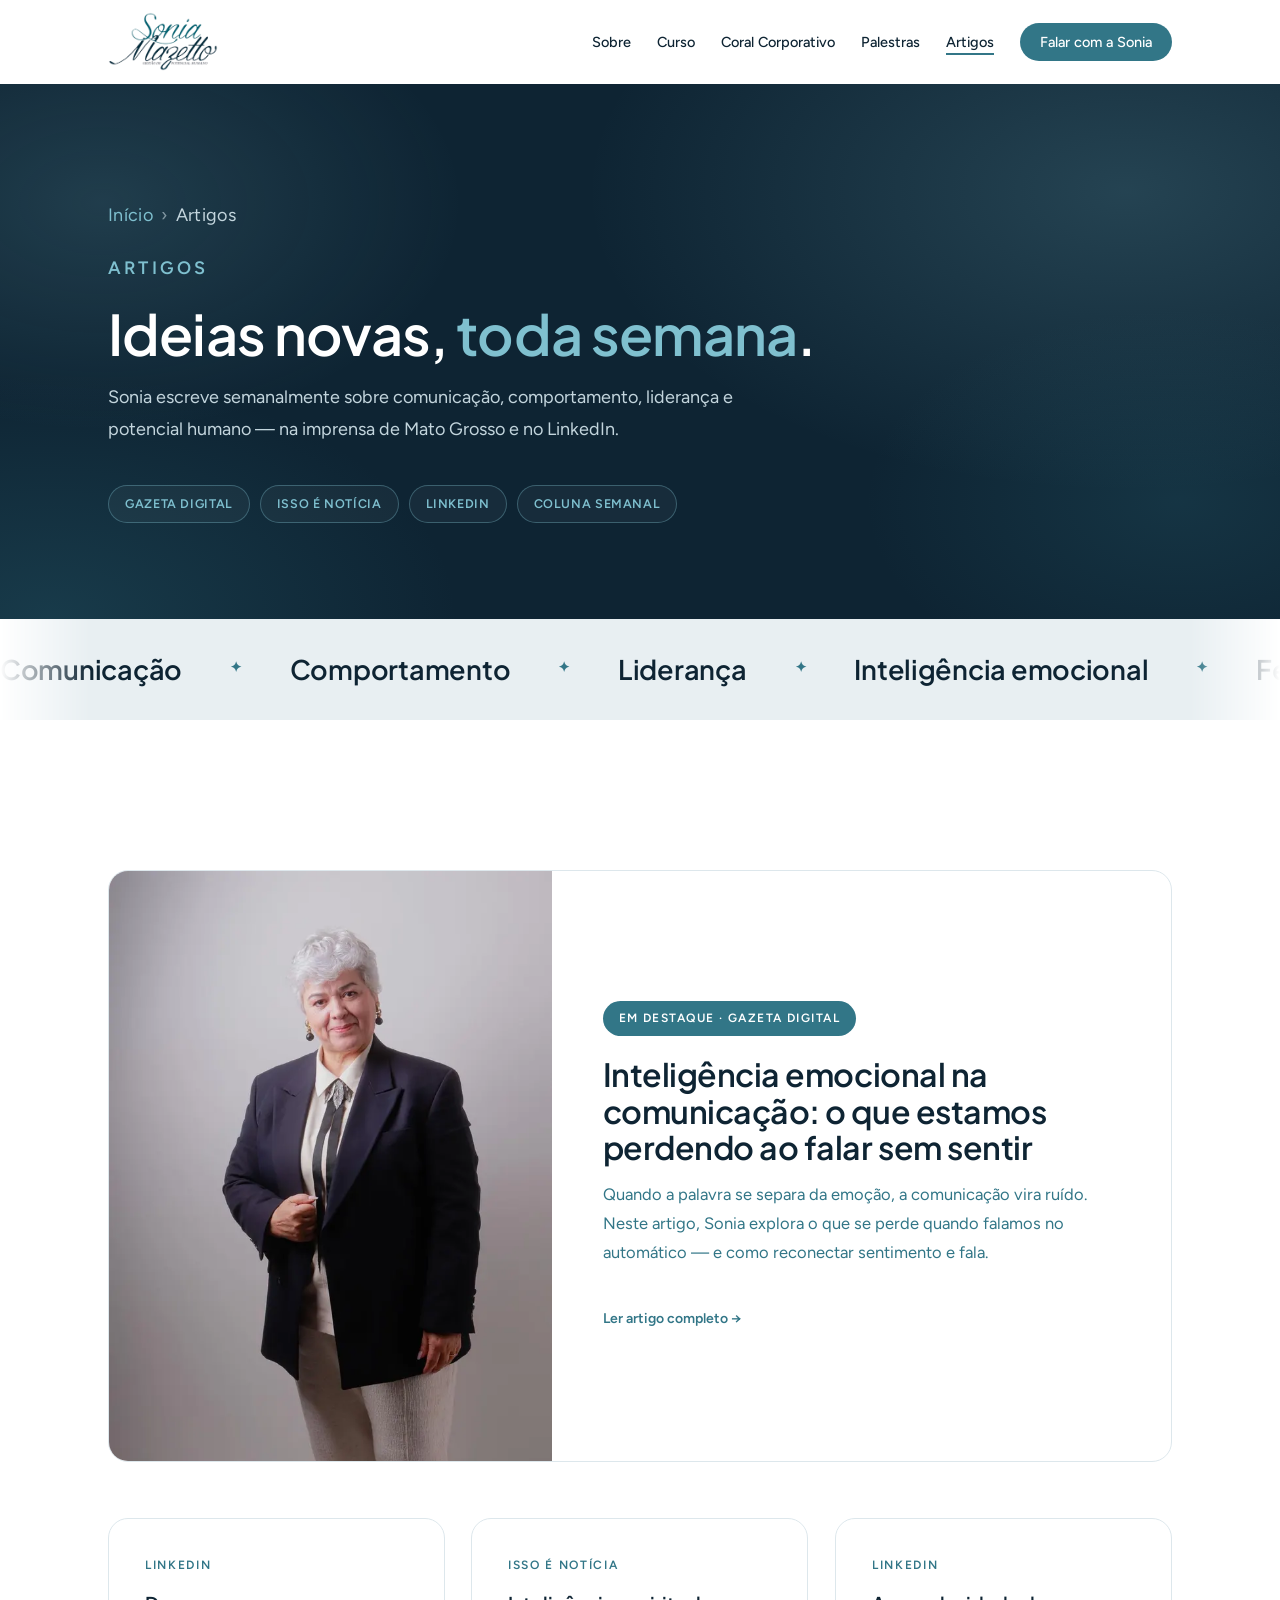
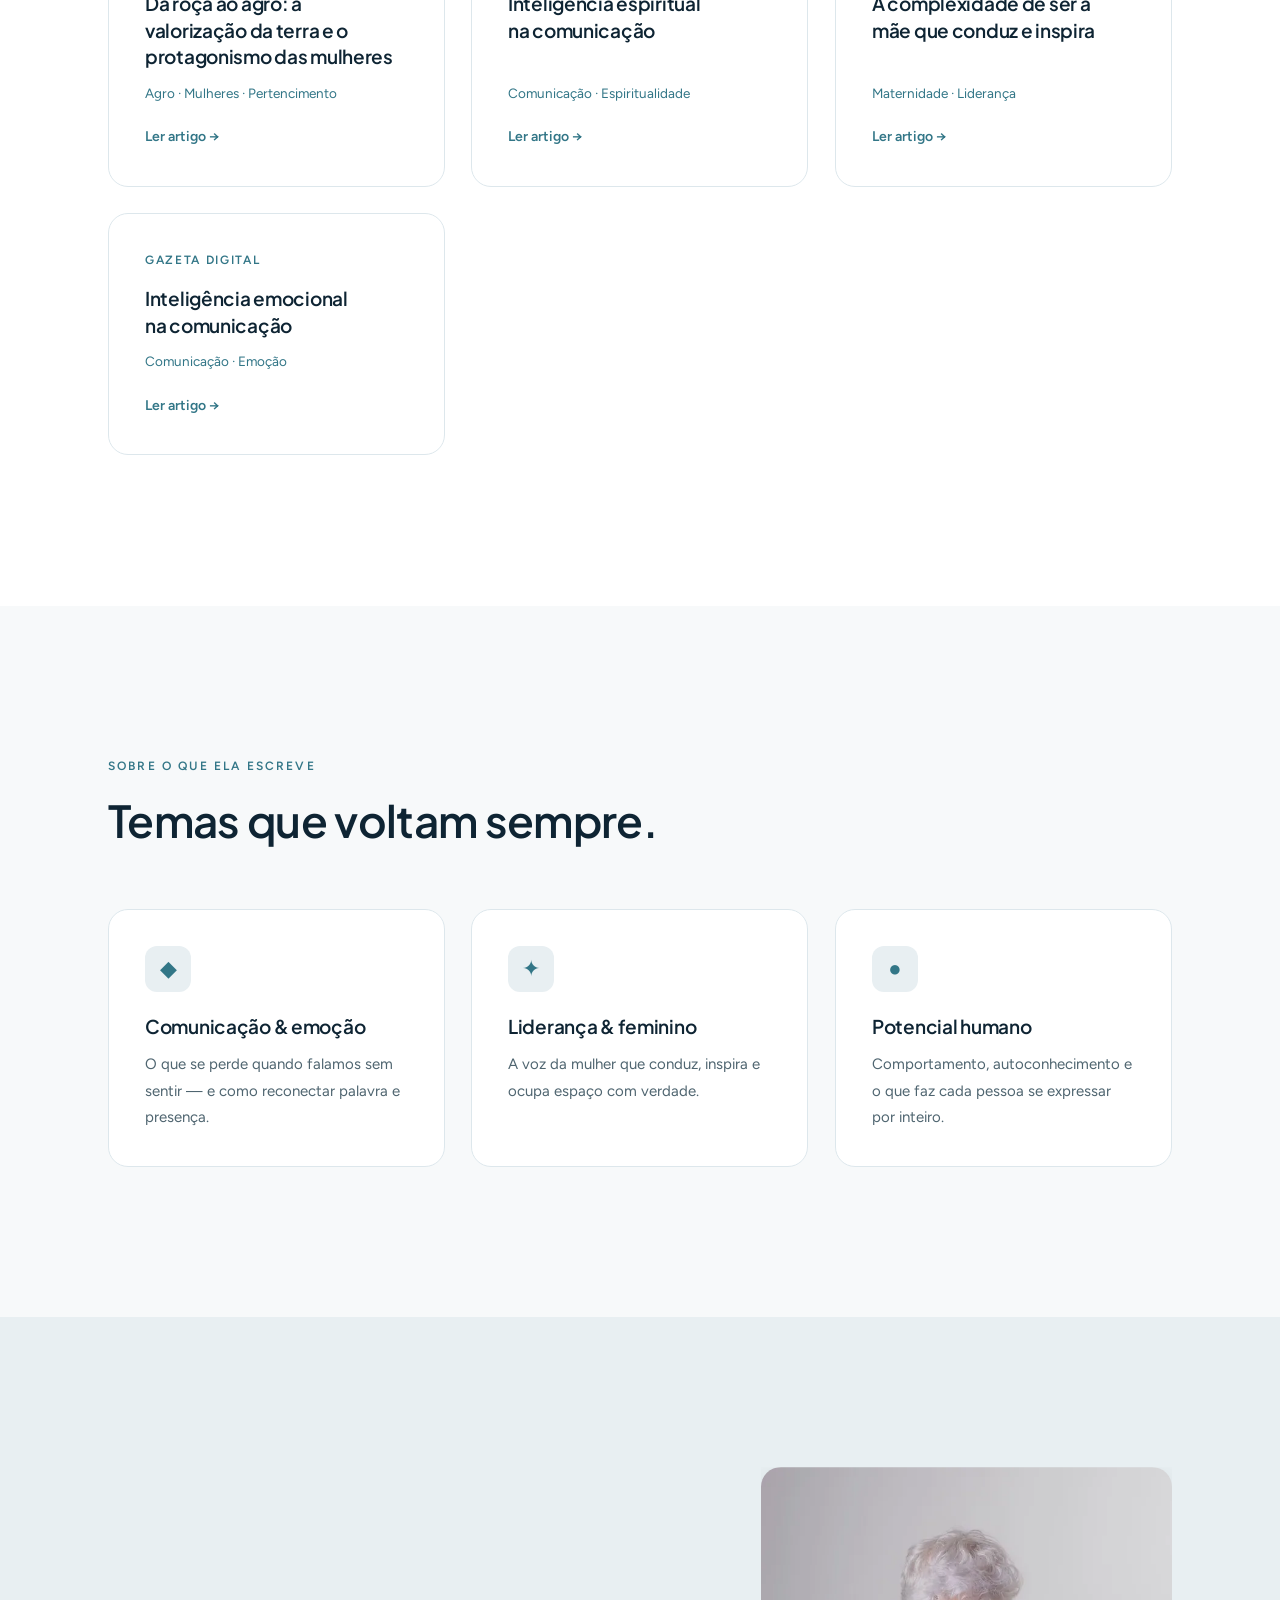
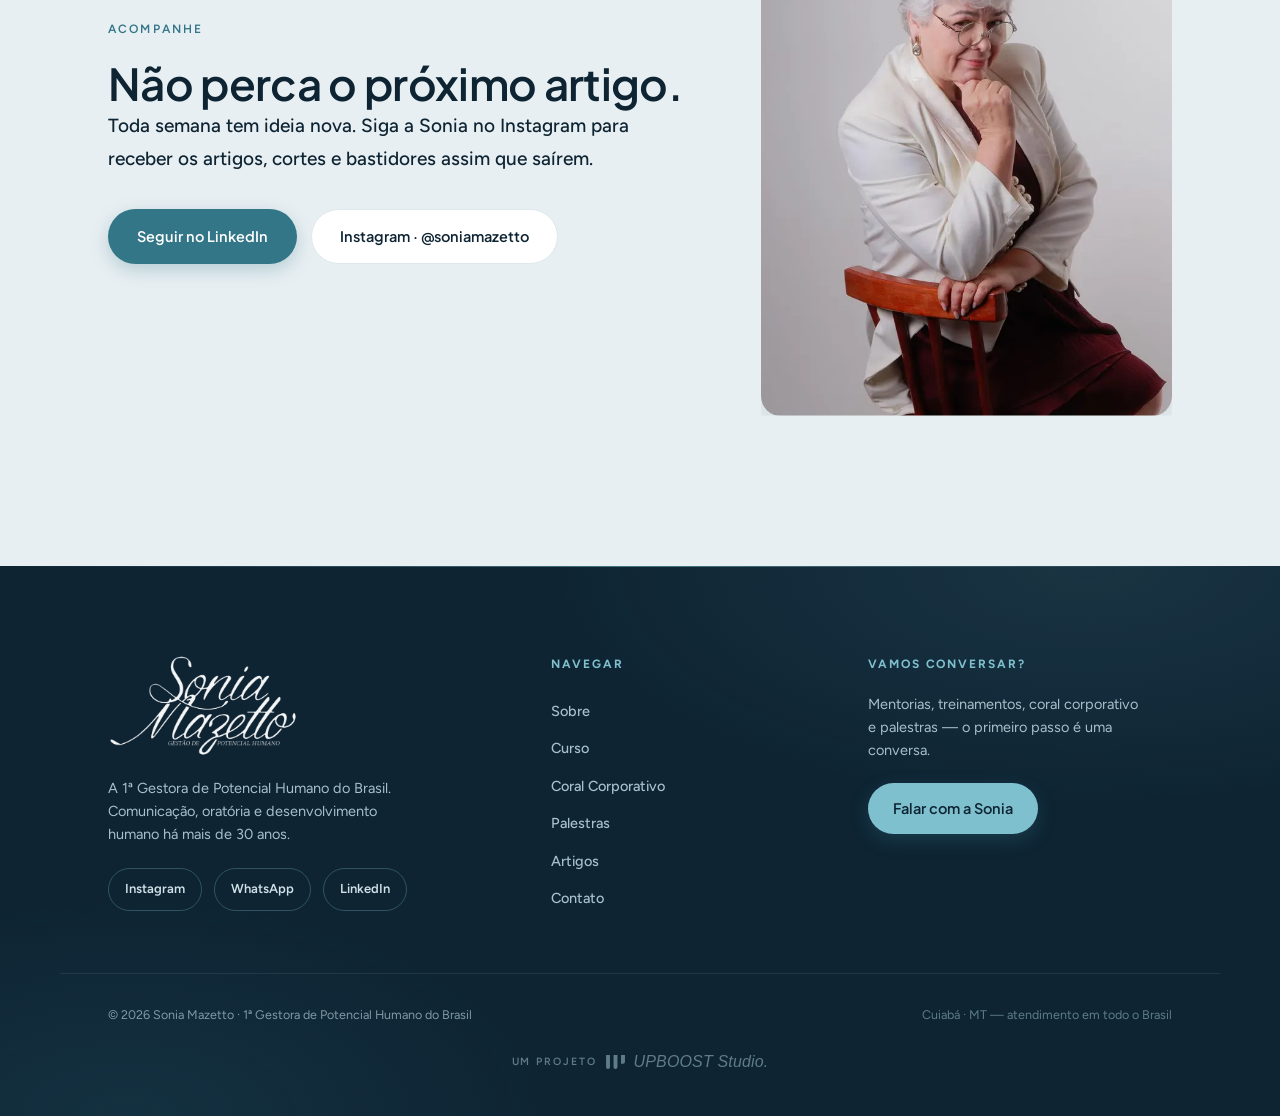
==== commit c8be91b5: "Assinatura do estudio no rodape (UPBOOST Studio)" ====
--- a/artigos.html
+++ b/artigos.html
@@ -217,6 +217,19 @@
       <p class="footer-legal">© <span id="ano">2026</span> Sonia Mazetto · 1ª Gestora de Potencial Humano do Brasil</p>
       <p class="footer-made">Cuiabá · MT — atendimento em todo o Brasil</p>
     </div>
+  
+    <div class="container footer-studio">
+      <a class="upb-sign" href="https://upbooststudio.com.br" target="_blank" rel="noopener"
+         aria-label="Site criado e mantido pela UPBOOST Studio">
+        <span class="upb-pre">um projeto</span>
+        <svg class="upb-mark" viewBox="0 0 270 200" aria-hidden="true">
+          <path d="M0 0H56V172Q56 200 28 200Q0 200 0 172Z"/>
+          <path d="M107 0H163V172Q163 200 135 200Q107 200 107 172Z"/>
+          <path d="M214 0H270V97Q270 125 242 125H214Z"/>
+        </svg>
+        <span class="upb-name">UPBOOST Studio.</span>
+      </a>
+    </div>
   </footer>
 
   <script src="js/main.js" defer></script>
--- a/css/styles.css
+++ b/css/styles.css
@@ -2069,3 +2069,48 @@
     transition-duration: 0.01ms !important;
   }
 }
+
+/* ---------- Assinatura do estúdio ---------- */
+
+.footer-studio {
+  display: flex;
+  justify-content: center;
+  padding-top: 22px;
+}
+.upb-sign {
+  display: inline-flex;
+  align-items: center;
+  gap: 9px;
+  color: #5f7c88;
+  text-decoration: none;
+  transition: color .35s ease;
+}
+.upb-sign:hover { color: #7fc0cf; }
+.upb-pre {
+  font-family: var(--font-body);
+  font-size: 10.5px;
+  font-weight: 600;
+  letter-spacing: .18em;
+  text-transform: uppercase;
+}
+.upb-name {
+  font-family: var(--font-display);
+  font-style: italic;
+  font-size: 16px;
+  letter-spacing: .01em;
+  white-space: nowrap;
+}
+.upb-mark { width: 19px; height: 14px; flex-shrink: 0; fill: currentColor; }
+.upb-mark path {
+  transform-origin: 50% 100%;
+  animation: upbBreathe 2.8s cubic-bezier(.22,1,.36,1) infinite;
+}
+.upb-mark path:nth-child(2) { animation-delay: .18s; }
+.upb-mark path:nth-child(3) { animation-delay: .36s; }
+@keyframes upbBreathe {
+  0%, 100% { opacity: .42; transform: scaleY(.86); }
+  45%      { opacity: 1;   transform: scaleY(1);   }
+}
+@media (prefers-reduced-motion: reduce) {
+  .upb-mark path { animation: none; opacity: 1; transform: none; }
+}
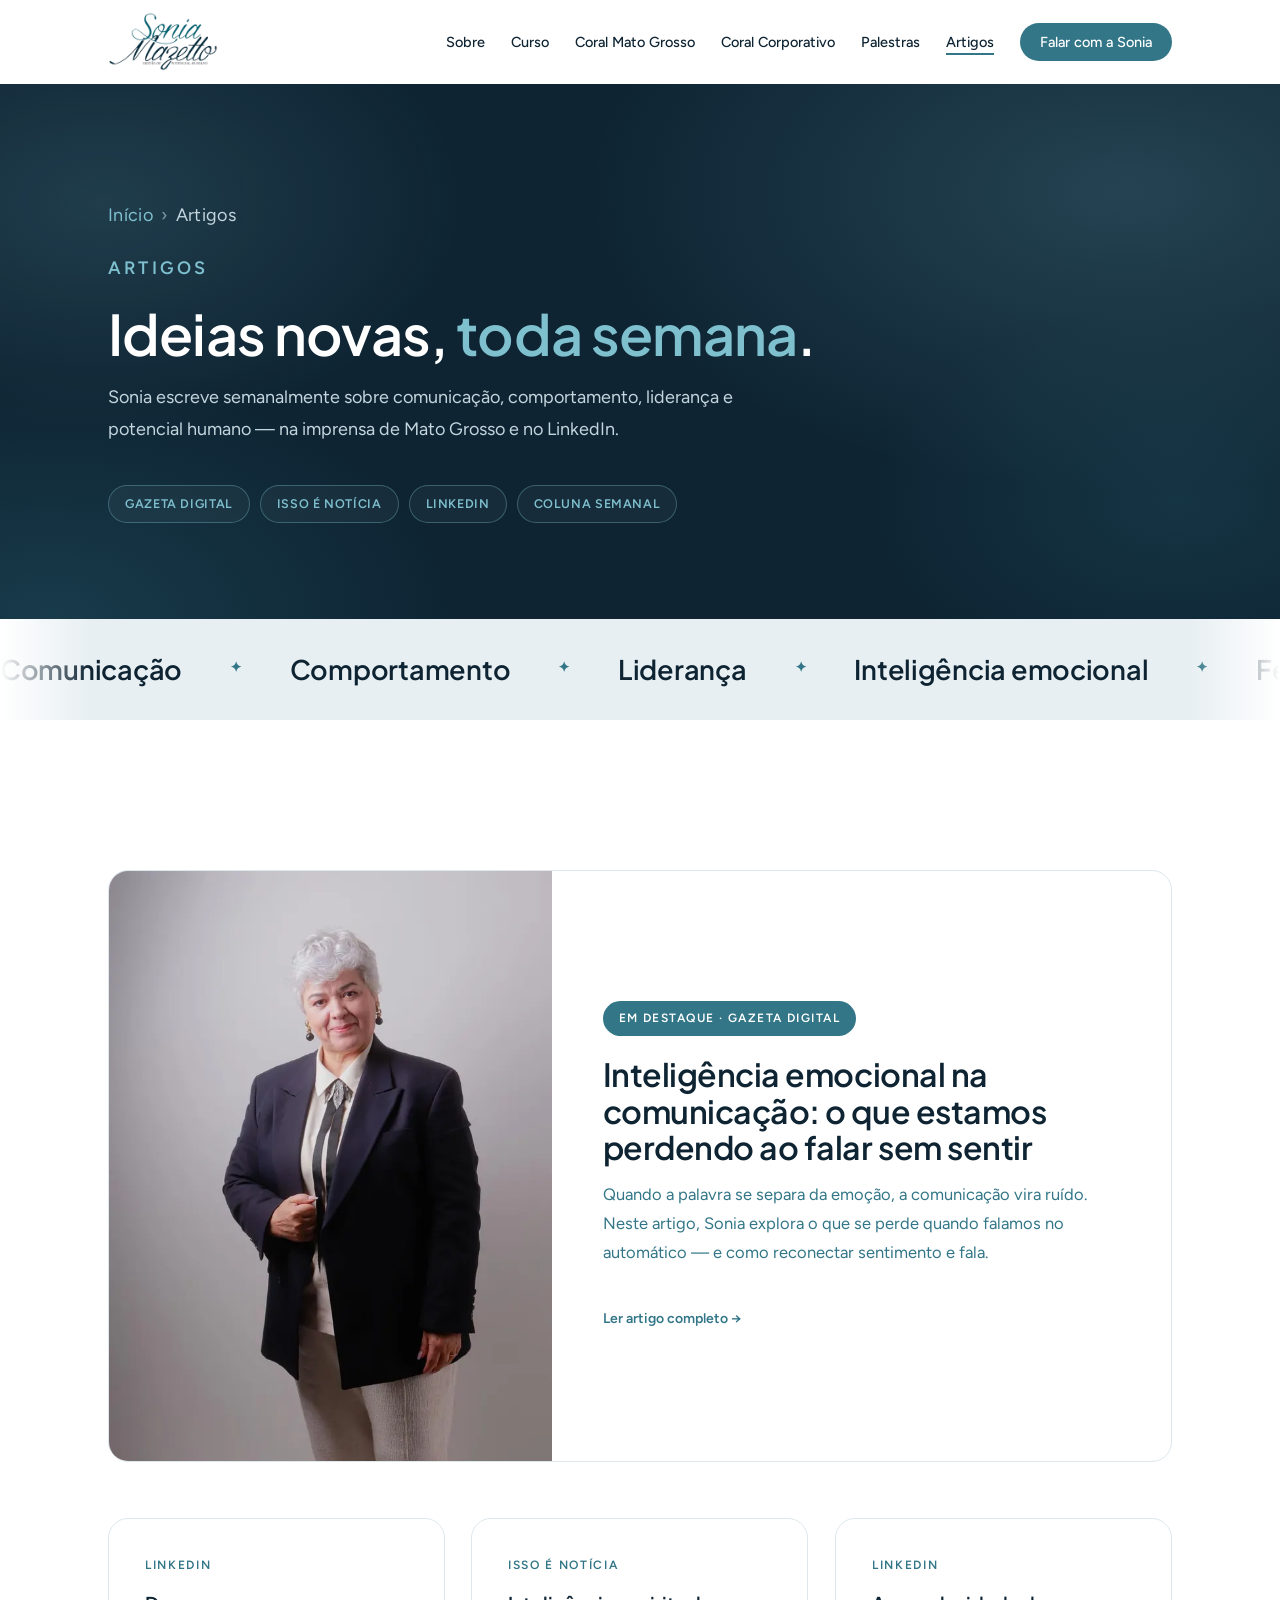
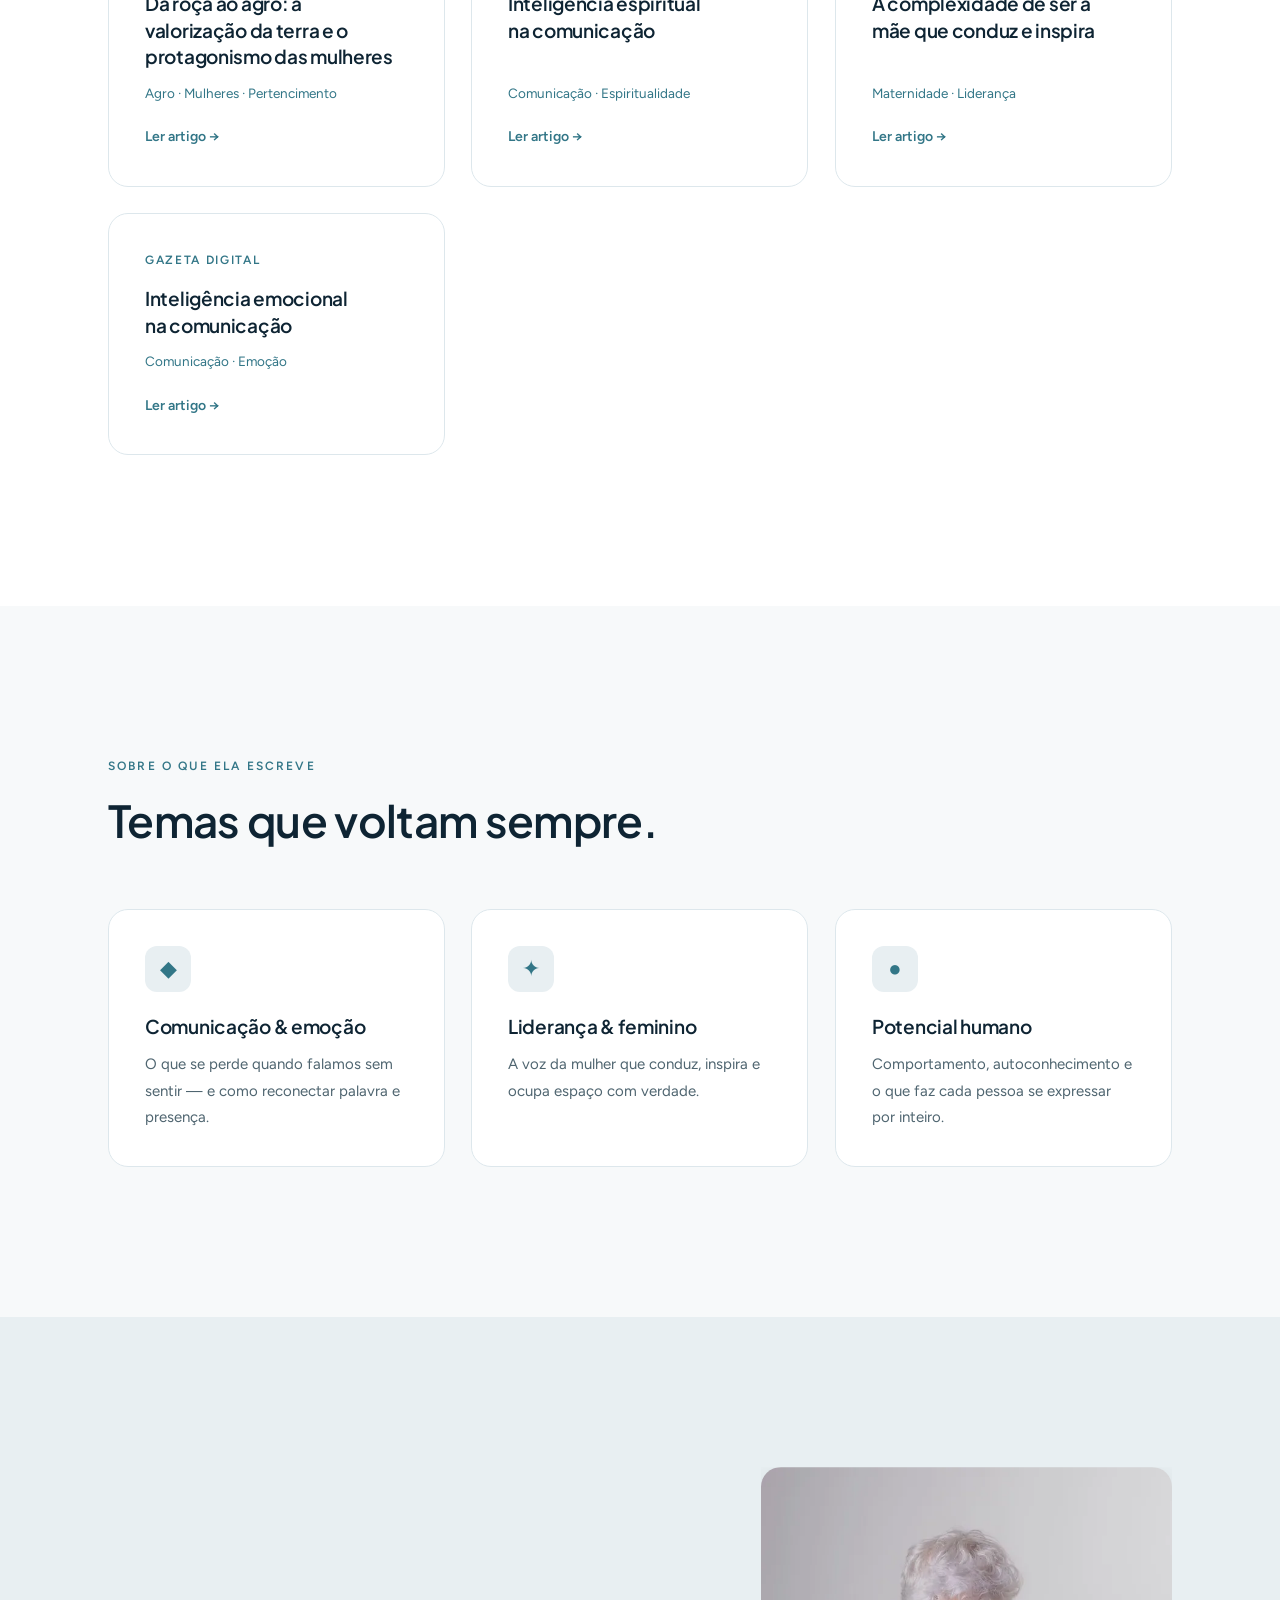
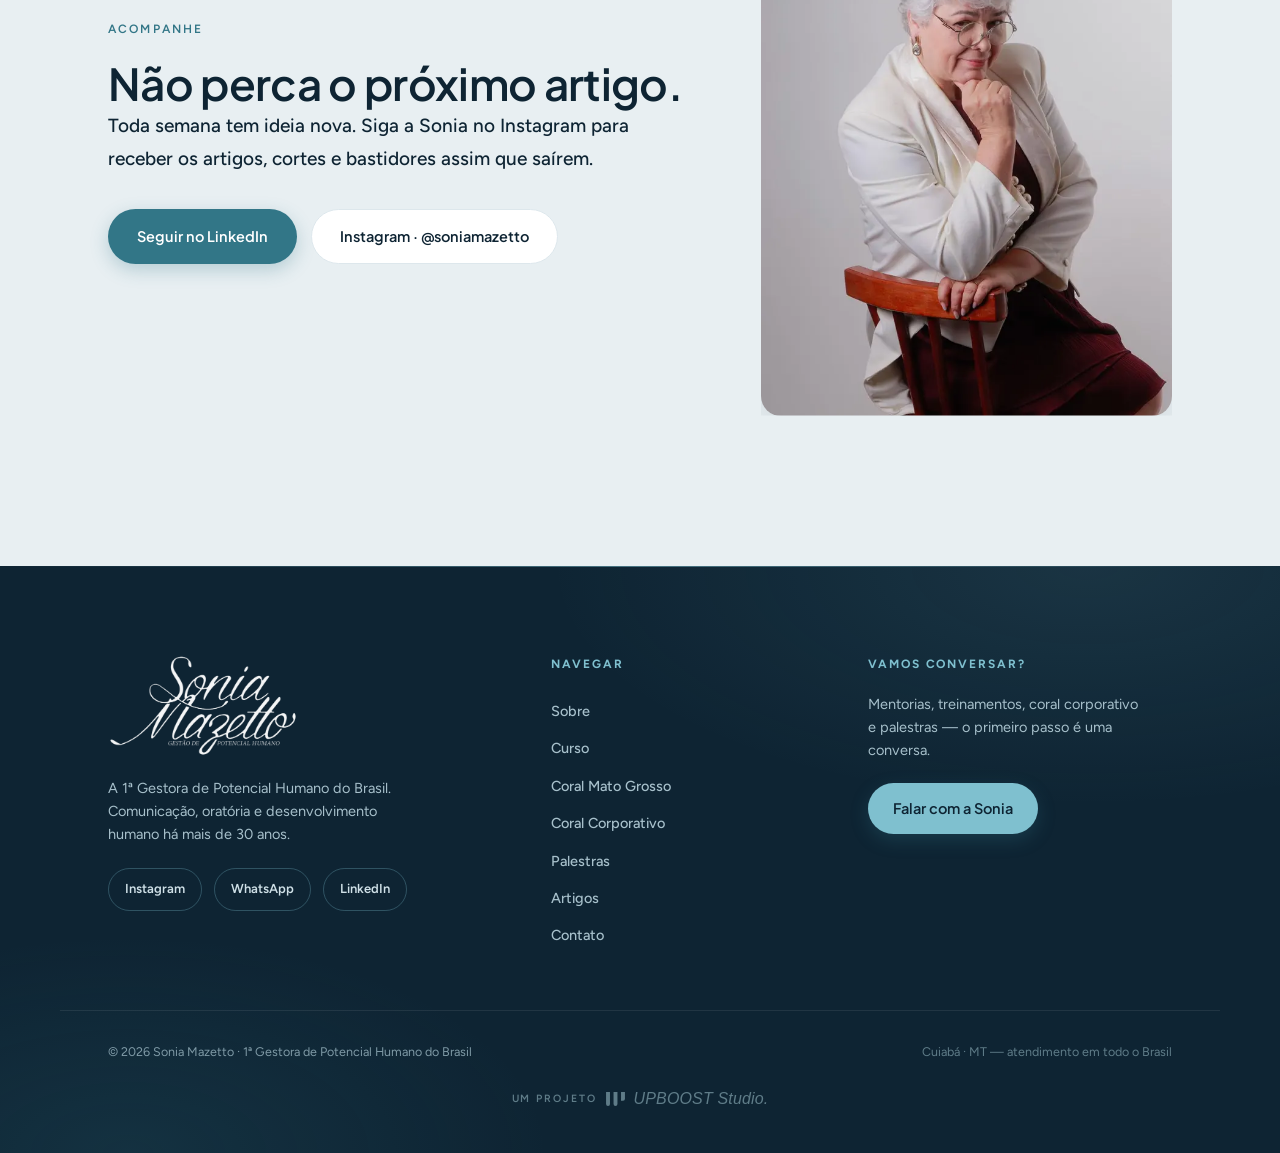
==== commit 5b852d10: "Nova aba: Coral Mato Grosso (cultura mato-grossense) - Pagina dedicada coral-mato-grosso.html com hi" ====
--- a/artigos.html
+++ b/artigos.html
@@ -51,6 +51,7 @@
         <ul id="menu">
           <li><a href="sobre.html">Sobre</a></li>
           <li><a href="oratoria.html">Curso</a></li>
+          <li><a href="coral-mato-grosso.html">Coral Mato Grosso</a></li>
           <li><a href="coral.html">Coral Corporativo</a></li>
           <li><a href="palestras.html">Palestras</a></li>
           <li><a href="artigos.html" aria-current="page">Artigos</a></li>
@@ -202,6 +203,7 @@
         <p class="footer-col-title">Navegar</p>
         <a href="sobre.html">Sobre</a>
         <a href="oratoria.html">Curso</a>
+        <a href="coral-mato-grosso.html">Coral Mato Grosso</a>
         <a href="coral.html">Coral Corporativo</a>
         <a href="palestras.html">Palestras</a>
         <a href="artigos.html">Artigos</a>
--- a/css/styles.css
+++ b/css/styles.css
@@ -502,8 +502,10 @@
 
 .credentials > div {
   display: grid;
-  grid-template-columns: minmax(0, 1fr) minmax(0, 2.2fr);
-  gap: 16px;
+  /* a 1ª coluna precisa comportar o rótulo mais longo ("COMPORTAMENTO" ≈ 132px)
+     — com 1fr ela encolhia e o texto invadia a coluna da direita */
+  grid-template-columns: minmax(152px, 0.9fr) minmax(0, 2.2fr);
+  gap: 14px 26px;
   padding: 15px 0;
   border-bottom: 1px solid var(--line);
 }
@@ -511,15 +513,18 @@
 .credentials dt {
   font-size: 12px;
   font-weight: 600;
-  letter-spacing: 0.14em;
+  letter-spacing: 0.12em;
+  line-height: 1.45;
   text-transform: uppercase;
   color: var(--teal);
   padding-top: 3px;
+  overflow-wrap: break-word;
 }
 
 .credentials dd {
   margin: 0;
   font-size: 15.5px;
+  line-height: 1.6;
   color: var(--ink);
 }
 
@@ -1202,7 +1207,7 @@
   color: var(--teal);
   margin: 0 0 6px;
 }
-.tl-item h3 { font-size: clamp(20px, 2.3vw, 26px); margin-bottom: 8px; }
+.tl-item h3 { font-size: clamp(20px, 2.3vw, 26px); line-height: 1.3; margin-bottom: 8px; }
 .tl-item p { font-size: 15.5px; margin: 0; max-width: 60ch; }
 
 /* ---------- Galeria ---------- */
@@ -1254,6 +1259,25 @@
 }
 .persona h3 { font-size: 19px; margin-bottom: 8px; }
 .persona p { font-size: 15px; margin: 0; }
+
+/* lista de cargos (liderança associativa) */
+.role-list { list-style: none; margin: 0; padding: 0; display: grid; gap: 9px; }
+.role-list li {
+  position: relative;
+  padding-left: 16px;
+  font-size: 14.5px;
+  line-height: 1.5;
+  color: var(--text);
+}
+.role-list li::before {
+  content: "";
+  position: absolute;
+  left: 0; top: 9px;
+  width: 6px; height: 6px;
+  border-radius: 50%;
+  background: var(--teal);
+}
+.role-list strong { color: var(--ink); font-weight: 600; }
 
 /* ---------- Módulos / programa ---------- */
 
@@ -1713,6 +1737,73 @@
 .lm-item.has-logo:hover .lm-logo{ filter:none; opacity:1; }
 @keyframes lm-scroll{ from{ transform:translateX(0); } to{ transform:translateX(-50%); } }
 
+/* ---------- Coral Mato Grosso: vídeo, álbuns e faixas ---------- */
+.video-embed {
+  position: relative;
+  aspect-ratio: 16 / 9;
+  border-radius: var(--radius);
+  overflow: hidden;
+  background: var(--ink);
+  box-shadow: var(--shadow-dark);
+}
+.video-embed iframe { position: absolute; inset: 0; width: 100%; height: 100%; border: 0; }
+.video-caption { margin-top: 14px; font-size: 14px; color: var(--text); text-align: center; }
+
+.album-feature {
+  display: grid;
+  grid-template-columns: minmax(0, 5fr) minmax(0, 7fr);
+  gap: clamp(28px, 4vw, 56px);
+  align-items: center;
+  background: linear-gradient(135deg, var(--teal-soft) 0%, #f2f8f9 100%);
+  border: 1px solid var(--line);
+  border-radius: calc(var(--radius) + 6px);
+  padding: clamp(26px, 4vw, 52px);
+}
+.album-art {
+  aspect-ratio: 1 / 1;
+  border-radius: var(--radius);
+  display: grid;
+  place-items: center;
+  text-align: center;
+  padding: 24px;
+  background:
+    radial-gradient(420px 260px at 75% 15%, rgba(127, 192, 207, 0.25), transparent 60%),
+    var(--ink);
+  color: #fff;
+  box-shadow: var(--shadow-dark);
+}
+.album-art .aa-kicker {
+  font-size: 11px; font-weight: 700; letter-spacing: 0.2em;
+  text-transform: uppercase; color: var(--sky); margin-bottom: 12px;
+}
+.album-art .aa-title {
+  font-family: var(--font-display); font-weight: 700;
+  font-size: clamp(20px, 2.4vw, 27px); line-height: 1.2; color: #fff;
+}
+.album-art .aa-meta { margin-top: 14px; font-size: 12.5px; color: #a7c0cb; }
+
+.song-grid {
+  display: grid;
+  grid-template-columns: repeat(4, minmax(0, 1fr));
+  gap: clamp(14px, 2vw, 22px);
+}
+.song-card {
+  display: flex;
+  flex-direction: column;
+  background: var(--bg);
+  border: 1px solid var(--line);
+  border-radius: 16px;
+  overflow: hidden;
+  transition: transform 0.35s var(--ease), box-shadow 0.35s var(--ease), border-color 0.35s var(--ease);
+}
+.song-card:hover { transform: translateY(-5px); border-color: transparent; box-shadow: var(--shadow); }
+.song-card figure { position: relative; margin: 0; aspect-ratio: 16 / 9; overflow: hidden; background: var(--ink); }
+.song-card figure img { width: 100%; height: 100%; object-fit: cover; }
+.song-card .play-badge { width: 44px; height: 44px; font-size: 15px; }
+.song-card .song-body { padding: 14px 16px 18px; }
+.song-card h3 { font-size: 15.5px; line-height: 1.3; margin-bottom: 4px; }
+.song-card p { font-size: 12.5px; color: var(--text); margin: 0; }
+
 /* ---------- Faixa animada (marquee) ---------- */
 .marquee {
   position: relative;
@@ -1979,6 +2070,13 @@
 
 /* ---------- Responsivo ---------- */
 
+/* menu com 7 itens: aperta um pouco antes de virar hambúrguer */
+@media (min-width: 961px) and (max-width: 1200px) {
+  .site-nav ul { gap: 18px; }
+  .site-nav a { font-size: 13.5px; }
+  .nav-cta { padding: 9px 16px; }
+}
+
 @media (max-width: 960px) {
   .hero-grid,
   .about-grid,
@@ -2018,6 +2116,15 @@
   .figure-band { grid-template-columns: repeat(2, 1fr); gap: 28px 16px; }
   .logo-wall { grid-template-columns: repeat(2, 1fr); gap: 10px; }
   .logo-wall span { min-height:56px; font-size:12.5px; }
+
+  /* rótulo e descrição empilhados no celular — evita coluna espremida */
+  .credentials > div { grid-template-columns: 1fr; gap: 5px; }
+  .credentials dt { padding-top: 0; }
+
+  /* Coral Mato Grosso */
+  .album-feature { grid-template-columns: 1fr; }
+  .album-art { max-width: 320px; margin-inline: auto; }
+  .song-grid { grid-template-columns: repeat(2, minmax(0, 1fr)); }
 
   /* vendas em coluna única */
   .pricing-grid, .track-grid, .plans-lead { grid-template-columns: 1fr; }
